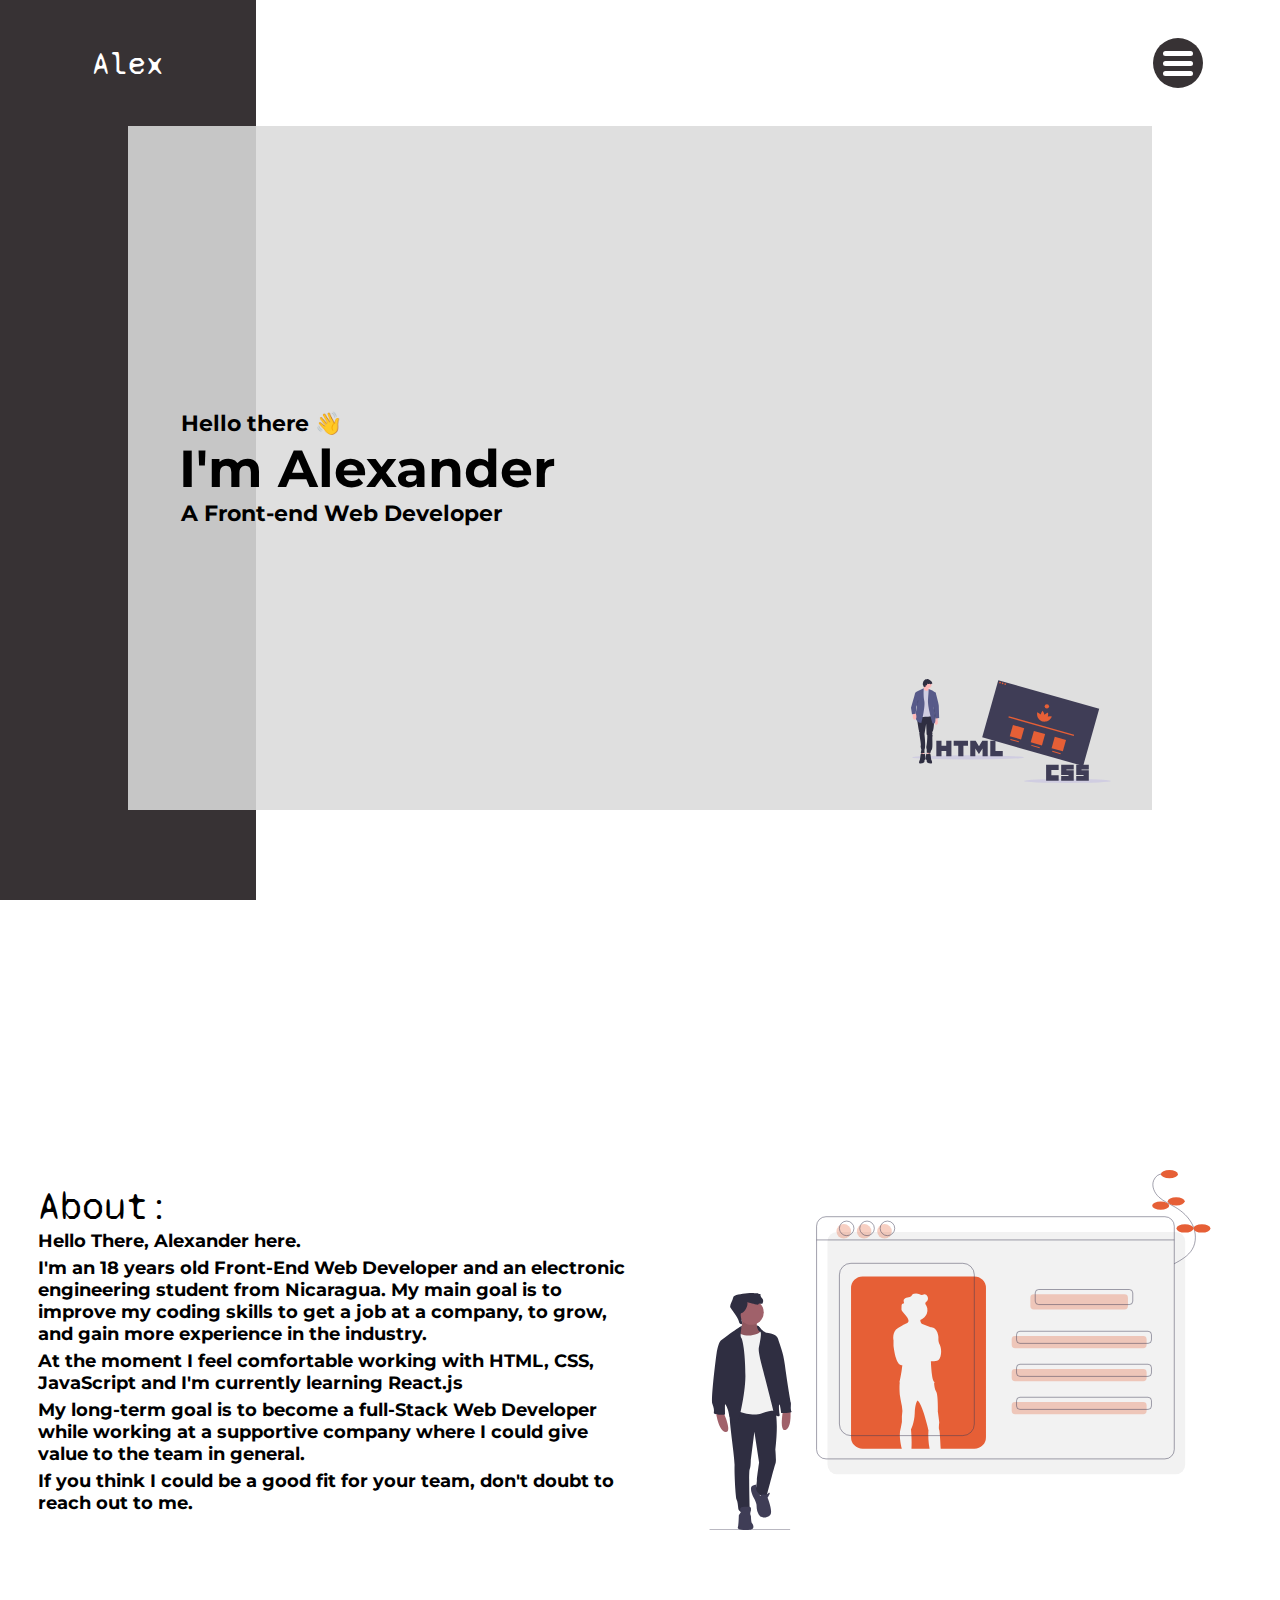
==== index.html @ 3b143dc2 "homepage ready" ====
<!DOCTYPE html>
<html lang="en">
<head>
    <meta charset="UTF-8">
    <meta http-equiv="X-UA-Compatible" content="IE=edge">
    <meta name="viewport" content="width=device-width, initial-scale=1.0">
    <title>Alex || portfolio</title>
    <link rel="icon" href="images/icon.png">
    <link rel="stylesheet" href="css/style.css">
</head>
<body>
    <div class="container">
        <header>
            <div class="title">
                <h1><a href="/">Alex</a></h1>
            </div>
            <nav class="menu">
                <ul>
                    <li><a href="/">Home</a></li>
                    <li><a class="link" href="#About">About</a></li>
                    <li><a class="link" href="#Projects">Projects</a></li>
                    <li><a class="link" href="#Contact">Contact</a></li>
                </ul>
            </nav>
            <div class="menu-btn">
                <div class="menu-btn-burguer"></div>
            </div>  
        </header>
        <main>
            <section id="home">
                <div class="cnt home">
                    <p>Hello there 👋</p>
                    <h1>I'm Alexander</h1>
                    <p>A Front-end Web Developer</p>
                    <img src="./images/static-website.svg" alt="static website">
                </div>
            </section>
            <section id="About">
                <div class="cnt about">
                    <div class="row">
                        <div class="about-content">
                            <h1>About:</h1>
                            <p>Hello There, Alexander here.</p>
                            <p>I'm an 18 years old Front-End Web Developer 
                                and an electronic engineering student from Nicaragua. 
                                My main goal is to improve my coding skills to get a job at a company,
                                to grow, and gain more experience in the industry.
                            </p>
                            <p>At the moment I feel comfortable working with HTML, CSS, JavaScript 
                                and I'm currently learning React.js
                            </p>
                            <p>My long-term goal is to become a full-Stack Web Developer 
                                while working at a supportive company where I could give value to the team 
                                in general.
                            </p>
                            <p>If you think I could be a good fit for your team, don't doubt to reach out to me.</p>
                        </div>
                    </div>
                    <div class="row">
                        <img src="./images/about.svg" alt="about"></img>
                    </div>
                </div>
            </section>
            <section id="Projects">
                <div class="cnt projects">
                    <h1>Projects:</h1>
                </div>
            </section>
            <section id="Contact">
                <div class="cnt contact"></div>
            </section>
        </main>
    </div>

    <script src="js/app.js"></script>
</body>
</html>
---- css/style.css ----
@import url("https://fonts.googleapis.com/css2?family=Syne+Mono&display=swap");
@import url("https://fonts.googleapis.com/css2?family=Montserrat:wght@100&display=swap");

:root {
  --orange: #ba5536;
  --hover: #e65f36;
  --black: #373234;
  --colorFont: #ffff;
}

* {
  padding: 0;
  margin: 0;
  box-sizing: border-box;
}

body {
  scroll-behavior: smooth;
}

body::-webkit-scrollbar {
  width: 5px;
  height: 5px;
}

body::-webkit-scrollbar-track {
  background: var(--black);
}

body::-webkit-scrollbar-thumb {
  background-color: var(--orange);
  border-radius: 20px;
}

.container {
  width: 100%;
  min-height: 100vh;
  background: linear-gradient(to right, var(--black) 20%, white 20%);
}

header {
  width: 100%;
  position: relative;
  height: 14vh;
  display: grid;
  grid-template-columns: 20% 80%;
  place-items: center;
}

.title {
  z-index: 10;
}

.title h1 {
  font-family: "Syne Mono", monospace;
  font-weight: 400;
}

.title a {
  color: var(--colorFont);
  text-decoration: none;
}

.menu {
  position: fixed;
  top: 0;
  right: 0;
  min-height: 110vh;
  width: 0;
  background: var(--black);
  overflow: hidden;
  z-index: 4;
  transition: all 200ms cubic-bezier(0.9, 1, 1, 1);
  white-space: nowrap;
  display: flex;
}
.menu ul {
  width: 100%;
  display: flex;
  flex-direction: column;
  align-items: center;
  justify-content: center;
}
.menu li {
  list-style: none;
  text-align: center;
  margin: 0;
  margin-bottom: 40px;
}
.menu a {
  color: var(--colorFont);
  text-decoration: none;
  font-size: 46px;
  font-family: "Montserrat", sans-serif;
  font-weight: bold;
}
.toggle {
  width: 100%;
}
.menu-btn {
  display: flex;
}

.menu-btn {
  position: absolute;
  display: flex;
  justify-content: center;
  align-items: center;
  width: 50px;
  height: 50px;
  cursor: pointer;
  transition: all 0.4s ease-in-out;
  right: 6%;
  z-index: 10;
  background: var(--black);
  border-radius: 50px;
}

.menu-btn-burguer {
  width: 30px;
  height: 5px;
  background: white;
  border-radius: 5px;
}

.menu-btn-burguer::before,
.menu-btn-burguer::after {
  content: "";
  position: absolute;
  width: 30px;
  height: 5px;
  border-radius: 5px;
  background: white;
  transition: all 0.4s ease-in-out;
  left: 10px;
}

.menu-btn-burguer::before {
  transform: translateY(-10px);
}

.menu-btn-burguer::after {
  transform: translateY(10px);
}

.menu-btn.open .menu-btn-burguer {
  transform: translateX(-50px);
  background: transparent;
  box-shadow: none;
}

.menu-btn.open .menu-btn-burguer::before {
  transform: rotate(45deg) translate(35px, -35px);
}

.menu-btn.open .menu-btn-burguer::after {
  transform: rotate(-45deg) translate(35px, 35px);
}

a {
  transition: all 0.4s;
}

a:hover {
  color: var(--hover);
}

main {
  display: flex;
  flex-direction: column;
}

section {
  display: block;
}

.cnt {
  margin: 0 auto;
}

.home {
  width: 80%;
  max-width: 1200px;
  height: 76vh;
  display: flex;
  text-align: left;
  flex-direction: column;
  background: #dbdbdbe0;
  justify-content: center;
  padding: 4%;
  font-family: "Montserrat", sans-serif;
  font-weight: bolder;
  margin-bottom: 10vh;
  position: relative;
}

.home h1 {
  font-size: 52px;
}

.home p {
  font-size: 22px;
  margin-left: 2px;
}

.home img {
  position: absolute;
  right: 4%;
  bottom: 4%;
  width: 200px;
}

.about {
  width: 100%;
  height: 100vh;
  background: white;
  position: relative;
  display: flex;
  flex-direction: row;
}

.row {
  display: flex;
  flex-basis: 50%;
  align-items: center;
  justify-content: center;
}

.about img {
  width: 80%;
  height: 40%;
  background-size: contain;
  background-repeat: no-repeat;
  border: none;
}

.about-content {
  padding-left: 6%;
  width: 100%;
  height: 100%;
  display: flex;
  flex-direction: column;
  justify-content: center;
  font-family: "Montserrat", sans-serif;
  font-weight: bolder;
}

.about-content h1 {
  font-family: "Syne Mono", monospace;
  font-weight: 400;
  font-size: 40px;
}

.about-content p {
  margin-bottom: 5px;
  font-size: 18px;
}

.projects {
  width: 100%;
  height: 100vh;
  background: white;
  display: flex;
  flex-direction: column;
  padding: 5%;
  font-family: "Syne Mono", monospace;
  font-weight: 400;
}

.contact {
  width: 100%;
  height: 100vh;
  background: white;
}
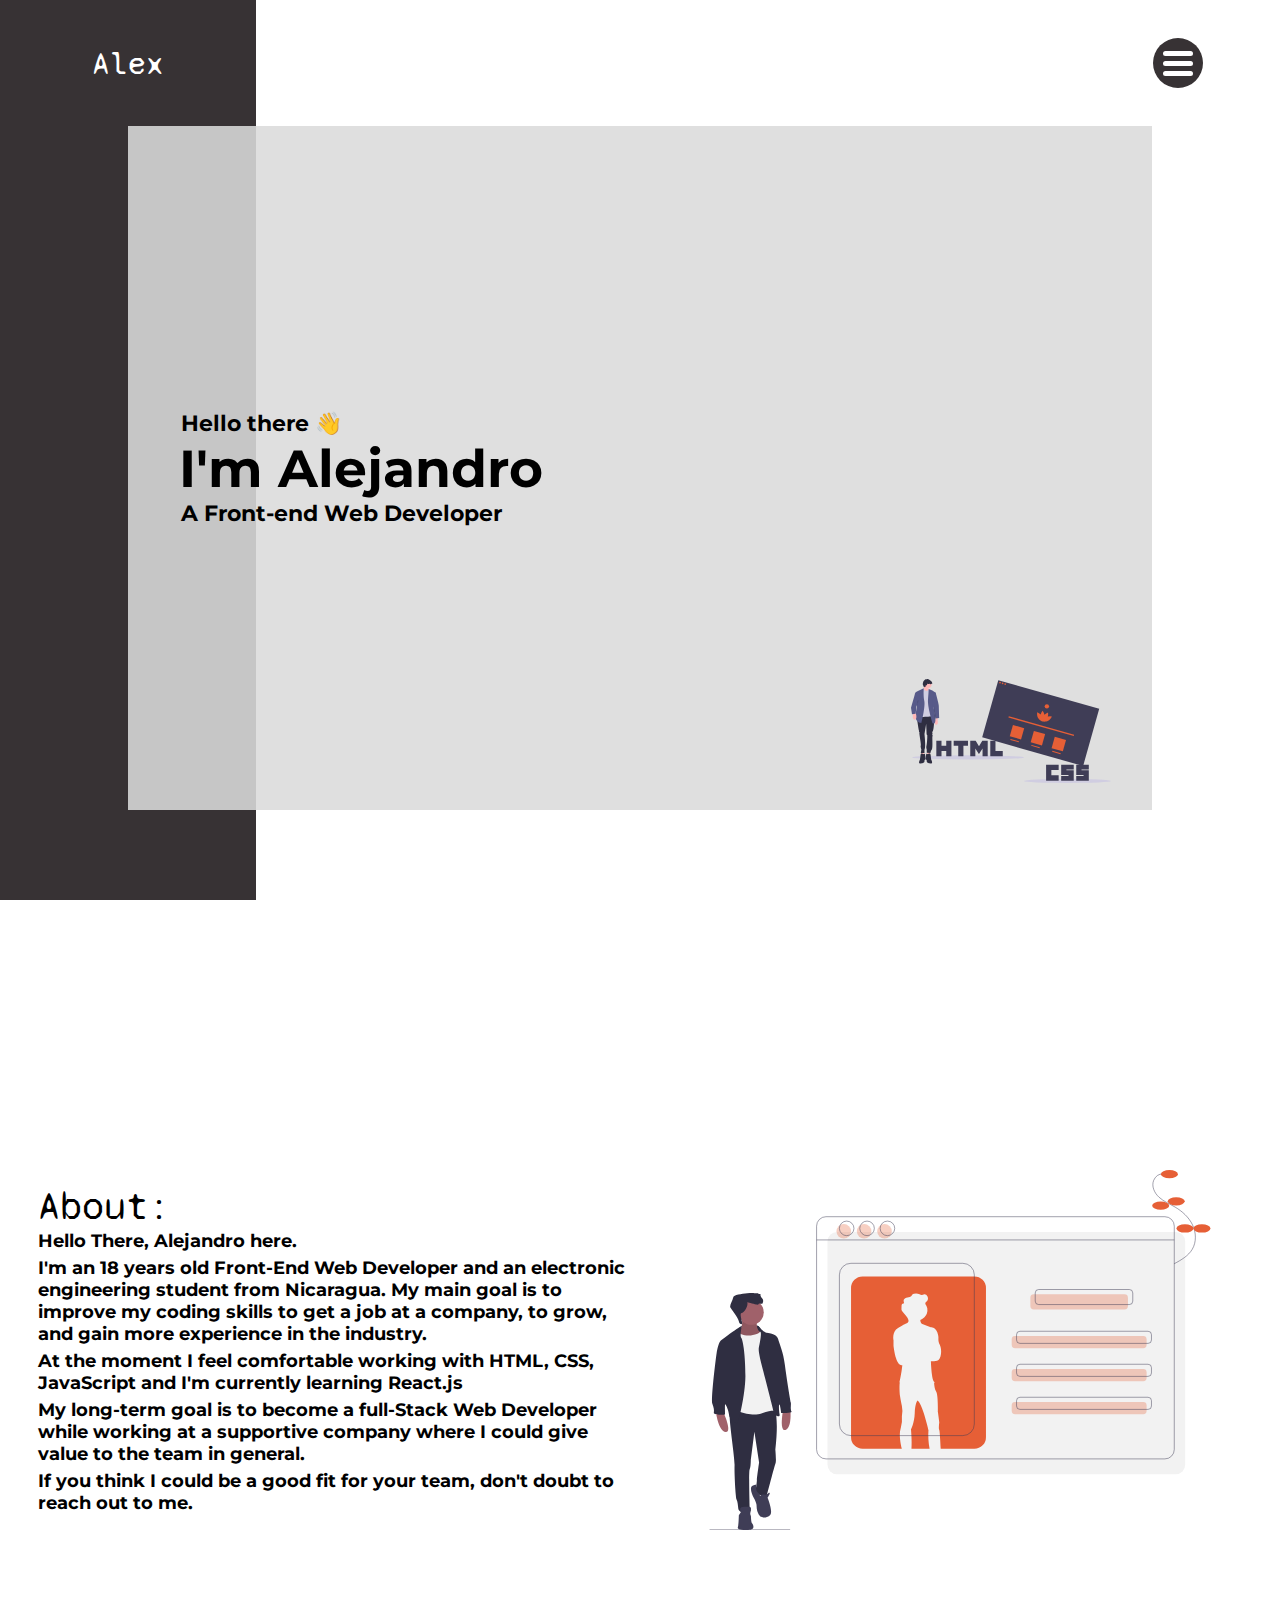
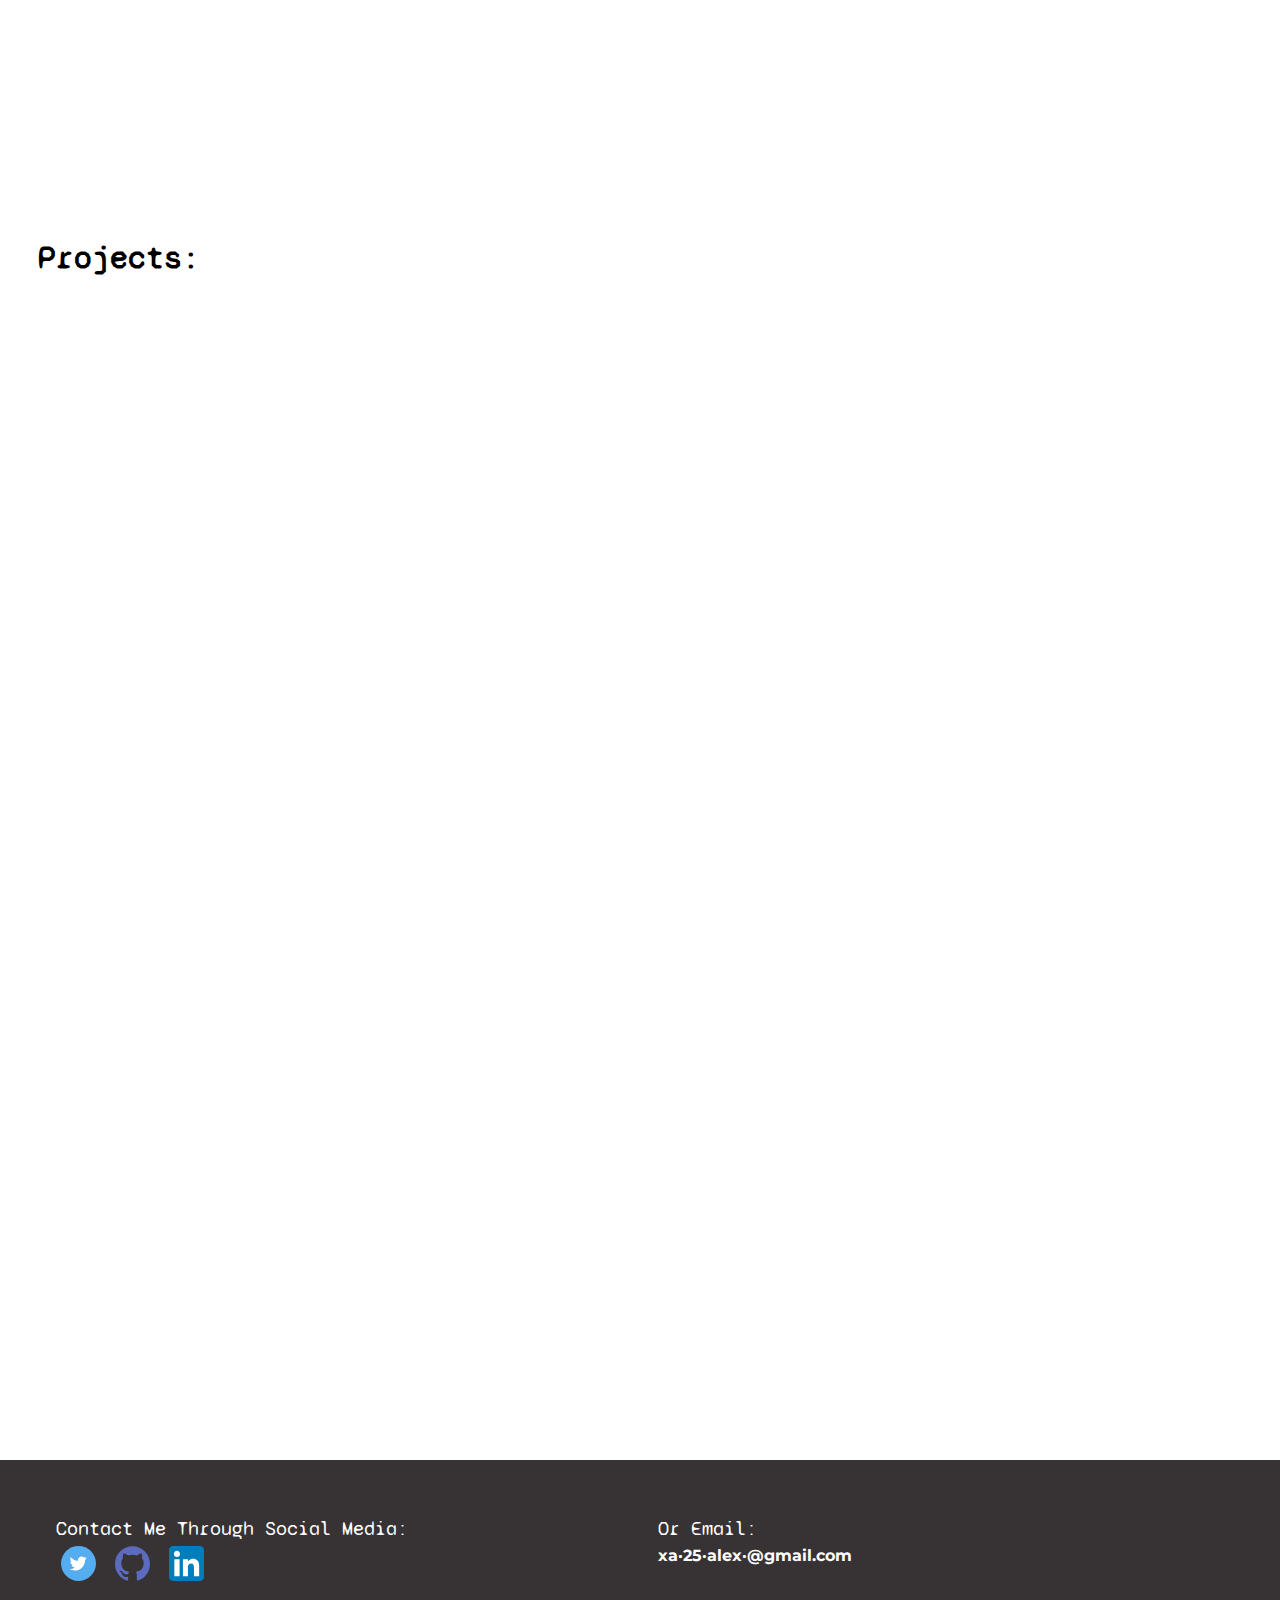
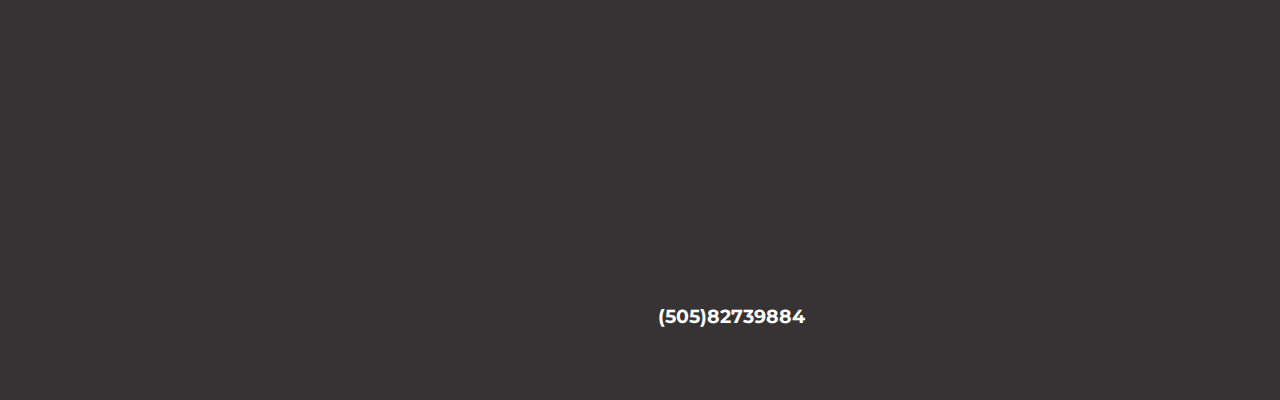
==== commit ecb5921c: "finishing layout" ====
--- a/index.html
+++ b/index.html
@@ -30,7 +30,7 @@
             <section id="home">
                 <div class="cnt home">
                     <p>Hello there 👋</p>
-                    <h1>I'm Alexander</h1>
+                    <h1>I'm Alejandro</h1>
                     <p>A Front-end Web Developer</p>
                     <img src="./images/static-website.svg" alt="static website">
                 </div>
@@ -40,7 +40,7 @@
                     <div class="row">
                         <div class="about-content">
                             <h1>About:</h1>
-                            <p>Hello There, Alexander here.</p>
+                            <p>Hello There, Alejandro here.</p>
                             <p>I'm an 18 years old Front-End Web Developer 
                                 and an electronic engineering student from Nicaragua. 
                                 My main goal is to improve my coding skills to get a job at a company,
@@ -67,7 +67,22 @@
                 </div>
             </section>
             <section id="Contact">
-                <div class="cnt contact"></div>
+                <div class="cnt contact">
+                    <div class="contact-content">
+                        <div class="social-media">
+                            <h2>Contact Me Through Social Media:</h2>
+                           <a href="https://twitter.com/makito031"><img src="./images/17998766861556105338.svg" alt=""></a>
+                           <a href="https://github.com/xavier290"><img src="./images/3644689961561032680.svg" alt=""></a>
+                           <a href="https://www.linkedin.com/in/xavier-alejandro-sanchez-96259a206/"><img src="./images/9310175861530099327.svg" alt=""></a>
+                        </div>
+
+                        <div class="email">
+                            <h2>Or Email:</h2>
+                            <h4>xa·25·alex·@gmail.com</h4>
+                            <h3>(505)82739884</h3>
+                        </div>
+                    </div>
+                </div>
             </section>
         </main>
     </div>
--- a/css/style.css
+++ b/css/style.css
@@ -262,7 +262,7 @@
   background: white;
   display: flex;
   flex-direction: column;
-  padding: 5%;
+  padding: 3%;
   font-family: "Syne Mono", monospace;
   font-weight: 400;
 }
@@ -270,5 +270,49 @@
 .contact {
   width: 100%;
   height: 100vh;
-  background: white;
-}
+  background: linear-gradient(to bottom, white 40%, var(--black) 40%);
+  position: relative;
+  display: grid;
+  grid-template-rows: 40% 60%;
+}
+
+.contact .contact-content {
+  grid-row: 2;
+  margin: 3%;
+  font-family: "Syne Mono", monospace;
+  display: grid;
+  grid-template-columns: 50% 50%;
+}
+
+.contact-content h2 {
+  color: var(--colorFont);
+  font-size: 20px;
+  font-weight: 400;
+}
+
+.social-media {
+  padding: 3%;
+}
+
+.social-media img {
+  width: 35px;
+  height: 35px;
+  margin: 5px;
+}
+
+.email {
+  padding: 3%;
+}
+
+.email h4 {
+  color: var(--colorFont);
+  font-family: "Montserrat", sans-serif;
+  margin-top: 5px;
+}
+
+.email h3 {
+  color: var(--colorFont);
+  font-family: "Montserrat", sans-serif;
+  position: absolute;
+  bottom: 8%;
+}
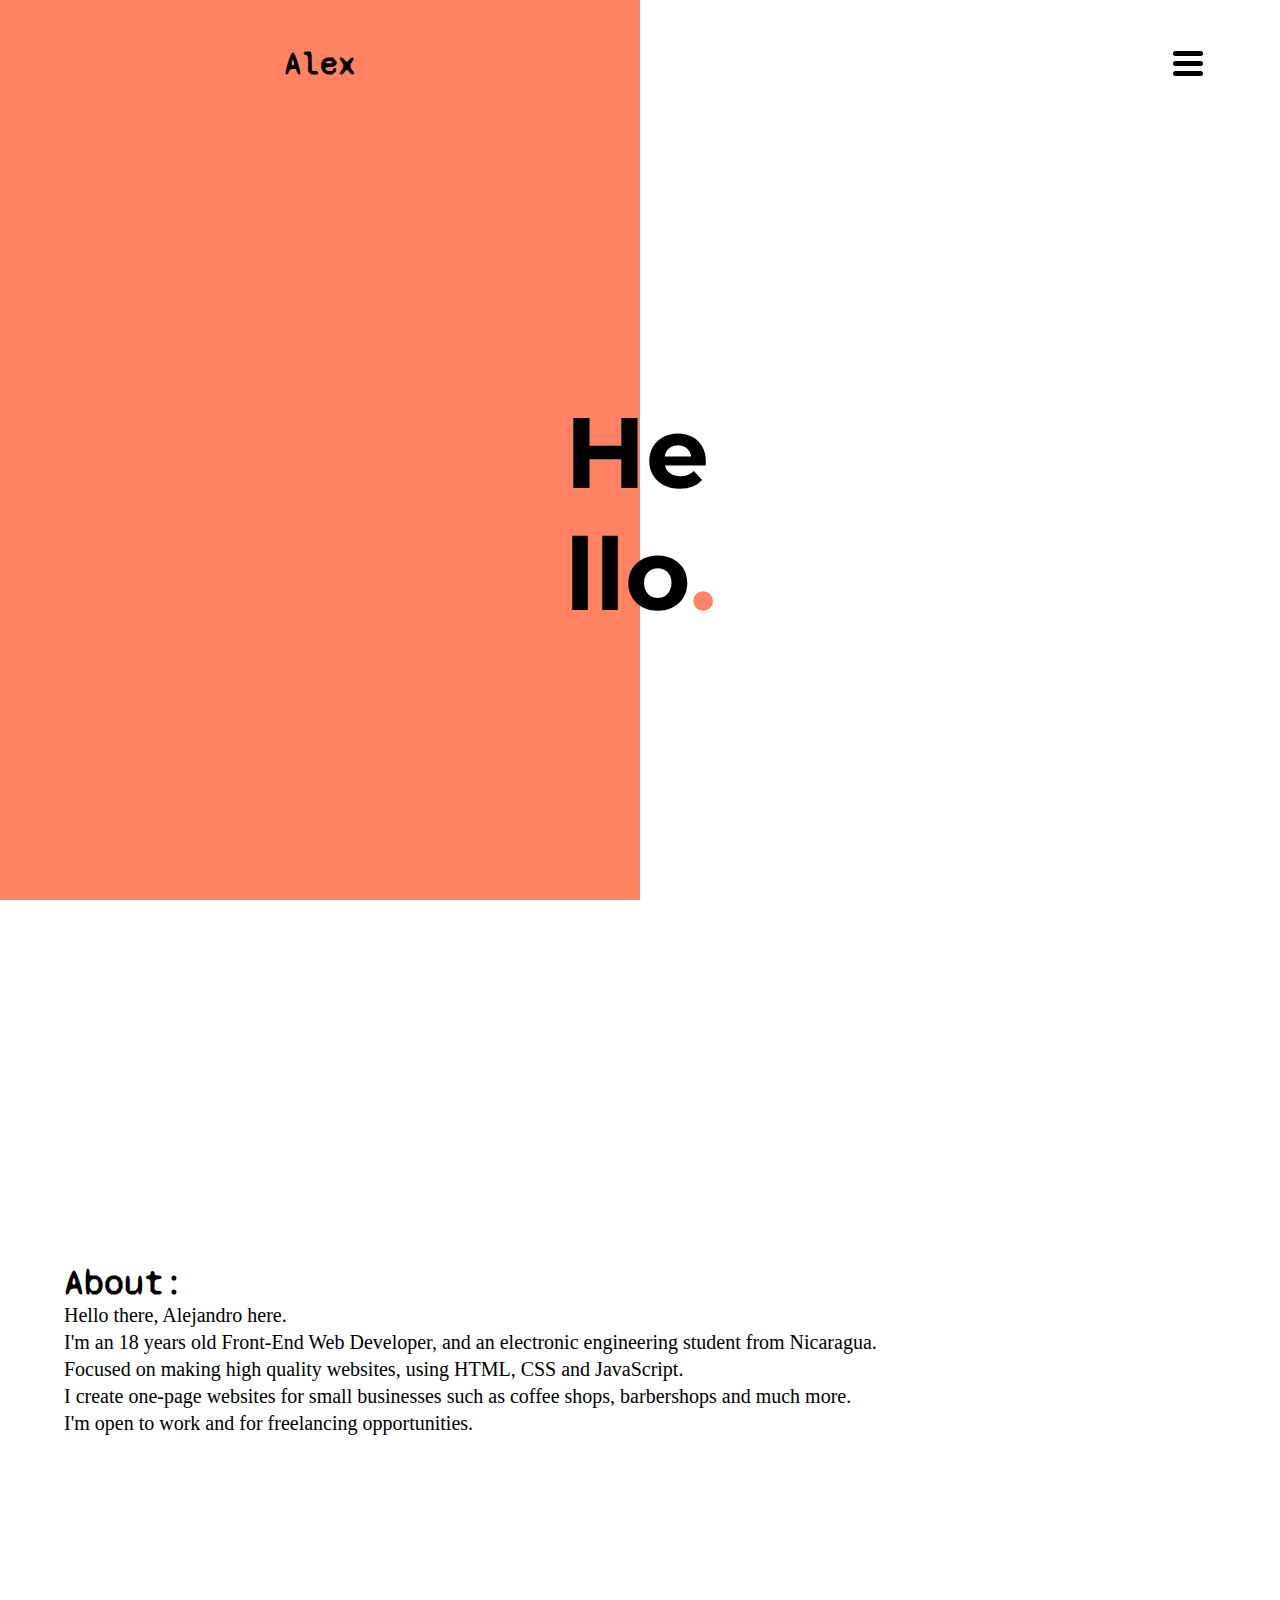
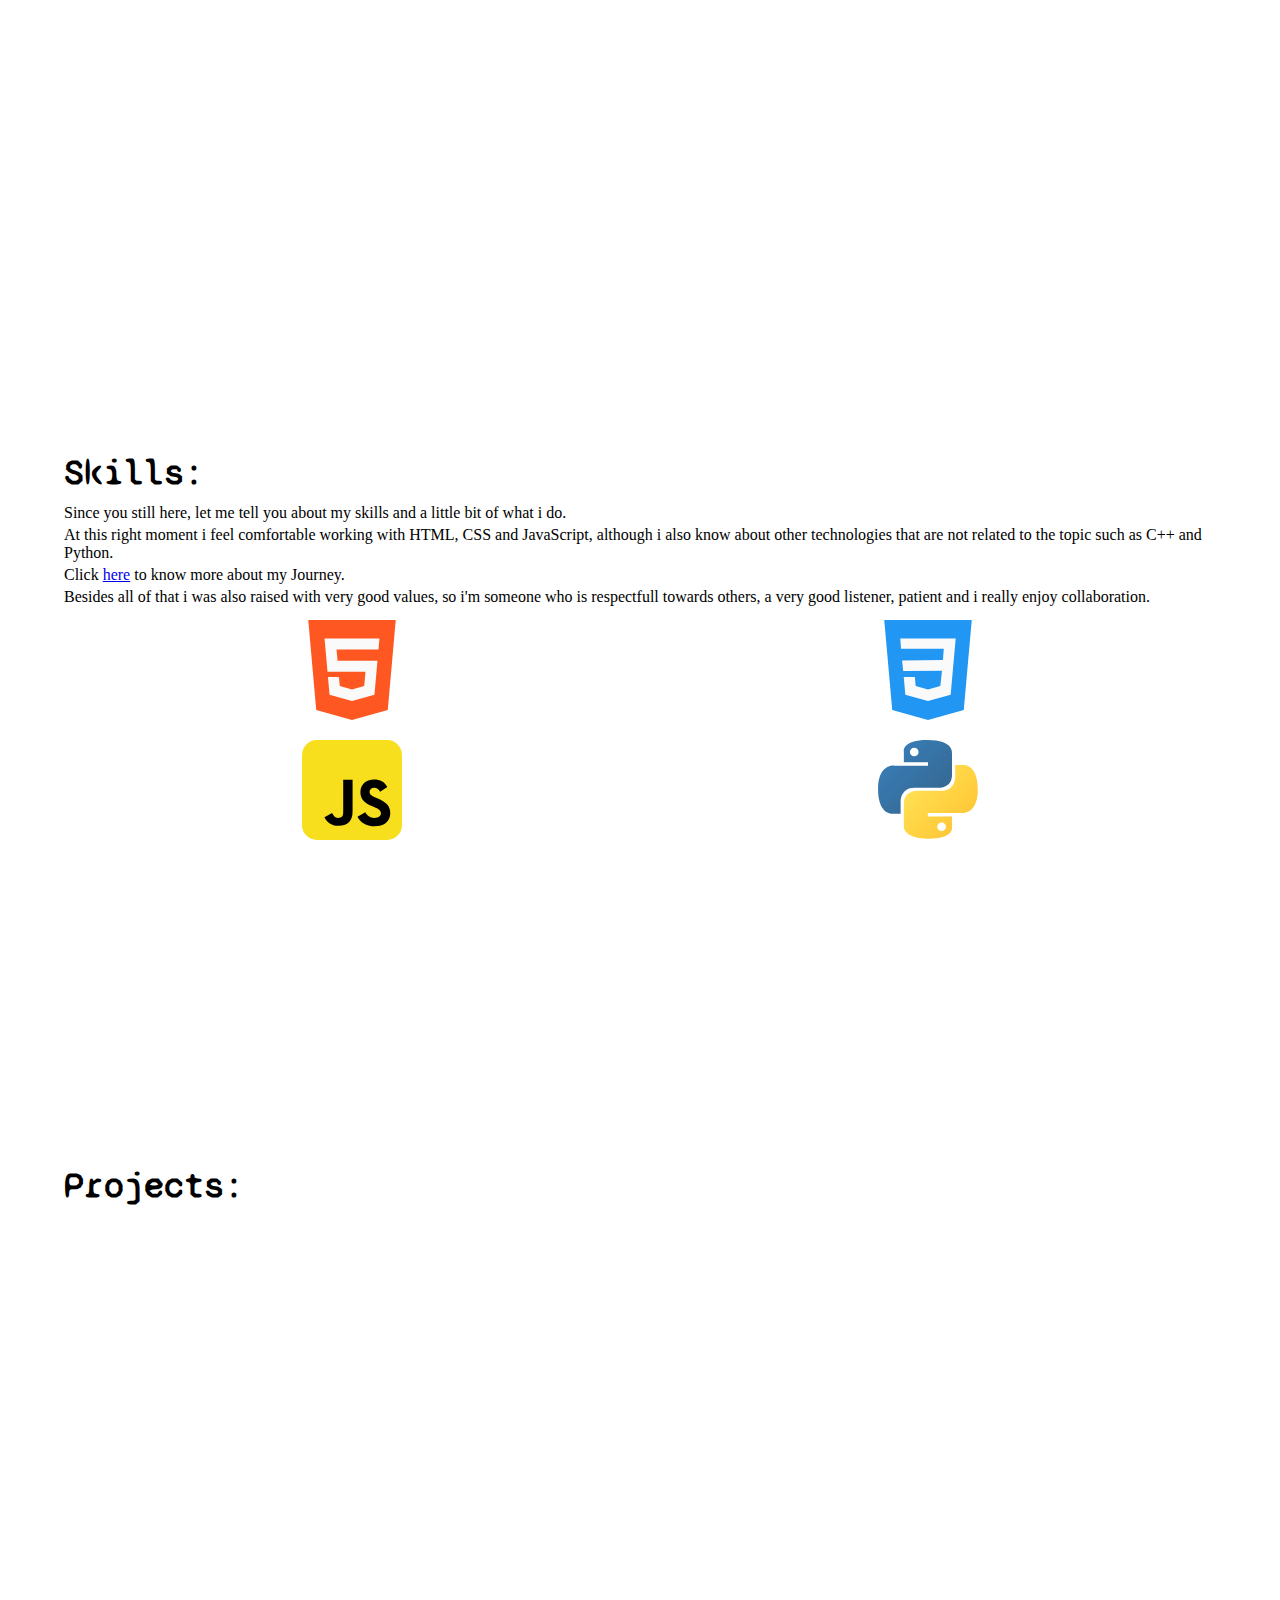
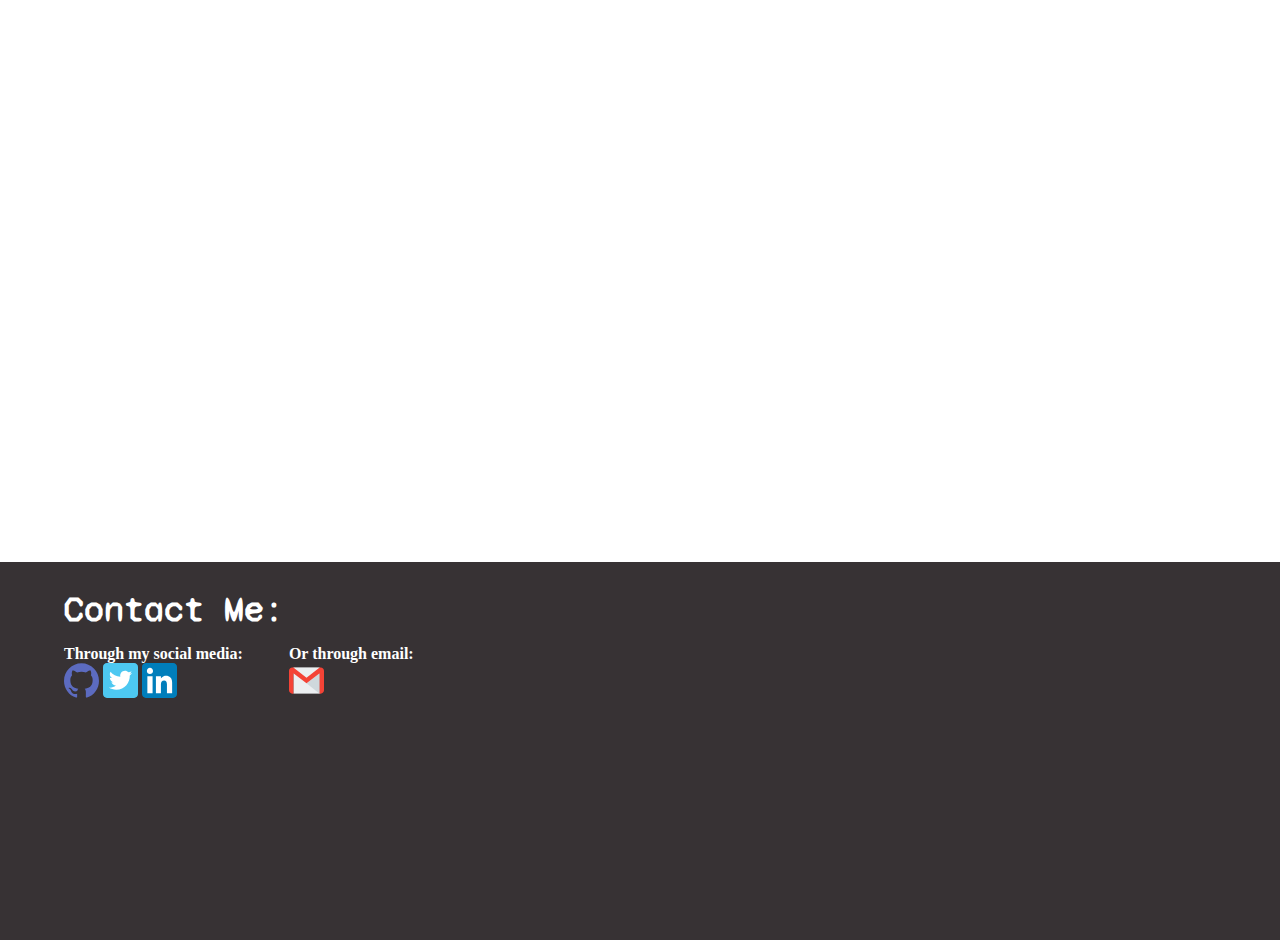
==== commit a0b4feb6: "mobile web desing almost ready" ====
--- a/index.html
+++ b/index.html
@@ -1,92 +1,116 @@
 <!DOCTYPE html>
 <html lang="en">
+
 <head>
-    <meta charset="UTF-8">
-    <meta http-equiv="X-UA-Compatible" content="IE=edge">
-    <meta name="viewport" content="width=device-width, initial-scale=1.0">
+    <meta charset="UTF-8" />
+    <meta http-equiv="X-UA-Compatible" content="IE=edge" />
+    <meta name="viewport" content="width=device-width, initial-scale=1.0" />
     <title>Alex || portfolio</title>
-    <link rel="icon" href="images/icon.png">
-    <link rel="stylesheet" href="css/style.css">
+    <link rel="icon" href="images/icon.png" />
+    <link rel="stylesheet" href="css/style.css" />
 </head>
+
 <body>
     <div class="container">
-        <header>
-            <div class="title">
-                <h1><a href="/">Alex</a></h1>
-            </div>
-            <nav class="menu">
-                <ul>
-                    <li><a href="/">Home</a></li>
-                    <li><a class="link" href="#About">About</a></li>
-                    <li><a class="link" href="#Projects">Projects</a></li>
-                    <li><a class="link" href="#Contact">Contact</a></li>
-                </ul>
-            </nav>
-            <div class="menu-btn">
-                <div class="menu-btn-burguer"></div>
-            </div>  
-        </header>
+        <div class="home">
+            <header>
+                <div class="logo">
+                    <h1><a href="">Alex</a></h1>
+                </div>
+                <nav class="menu">
+                    <ul>
+                        <li><a href="/">Home</a></li>
+                        <li><a href="#about">About</a></li>
+                        <li><a href="#skills">Skills</a></li>
+                        <li><a href="#Projects">Projects</a></li>
+                        <li><a href="#contact">Contact</a></li>
+                    </ul>
+                </nav>
+                <div class="menu-btn">
+                    <div class="menu-btn-burguer"></div>
+                </div>
+            </header>
+            <section class="intro">
+                <h1>He<br />llo<span>.</span></h1>
+            </section>
+        </div>
         <main>
-            <section id="home">
-                <div class="cnt home">
-                    <p>Hello there 👋</p>
-                    <h1>I'm Alejandro</h1>
-                    <p>A Front-end Web Developer</p>
-                    <img src="./images/static-website.svg" alt="static website">
+            <section class="cnt" id="about">
+                <div class="about-content">
+                    <h2>About:</h2>
+                    <p>Hello there, Alejandro here.</p>
+                    <p>
+                        I'm an 18 years old Front-End Web Developer, and an electronic engineering student
+                        from Nicaragua.
+                    </p>
+                    <p>
+                        Focused on making high quality websites, using HTML, CSS and JavaScript.
+                    </p>
+                    <p>
+                        I create one-page websites for small businesses such as coffee shops, barbershops
+                        and much more.
+                    </p>
+                    <p>
+                        I'm open to work and for freelancing opportunities.
+                    </p>
                 </div>
             </section>
-            <section id="About">
-                <div class="cnt about">
-                    <div class="row">
-                        <div class="about-content">
-                            <h1>About:</h1>
-                            <p>Hello There, Alejandro here.</p>
-                            <p>I'm an 18 years old Front-End Web Developer 
-                                and an electronic engineering student from Nicaragua. 
-                                My main goal is to improve my coding skills to get a job at a company,
-                                to grow, and gain more experience in the industry.
-                            </p>
-                            <p>At the moment I feel comfortable working with HTML, CSS, JavaScript 
-                                and I'm currently learning React.js
-                            </p>
-                            <p>My long-term goal is to become a full-Stack Web Developer 
-                                while working at a supportive company where I could give value to the team 
-                                in general.
-                            </p>
-                            <p>If you think I could be a good fit for your team, don't doubt to reach out to me.</p>
-                        </div>
+            <section class="cnt" id="skills">
+                <div class="title">
+                    <h2>Skills:</h2>
+                </div>
+                <div class="skills-content">
+                    <p>
+                        Since you still here, let me tell you about my skills and a little bit of what i do.
+                    </p>
+                    <p>
+                        At this right moment i feel comfortable working with HTML, CSS and JavaScript, although
+                        i also know about other technologies that are not related to the topic such as C++ and Python.
+                    </p>
+                    <p>Click <a href="./html/moreSkills.html">here</a> to know more about my Journey.</p>
+                    <p>
+                        Besides all of that i was also raised with very good values, so i'm someone who is
+                        respectfull towards others, a very good listener, patient and i really enjoy
+                        collaboration.
+                    </p>
+                </div>
+                <div class="skills-img">
+                    <img src="./images/html5.svg" alt="HTML5">
+                    <img src="./images/css.svg" alt="CSS">
+                    <img src="./images/Js.svg" alt="JavaScript">
+                    <img src="./images/python.svg" alt="Python">
+                </div>
+            </section>
+            <section class="cnt" id="Projects">
+                <div class="title">
+                    <h2>Projects:</h2>
+                </div>
+                <div class="projects-content"></div>
+            </section>
+        </main>
+        <footer class="cnt" id="contact">
+            <div class="contact-content">
+                <div class="title">
+                    <h2>Contact Me:</h2>
+                </div>
+                <div class="main-content">
+                    <div class="social-media">
+                        <h4>Through my social media:</h4>
+                        <a href="https://github.com/xavier290"><img src="./images/github.svg" alt="github logo"></a>
+                        <a href="https://twitter.com/makito031"><img src="./images/twitter.svg" alt="twitter logo"></a>
+                        <a href="https://www.linkedin.com/in/xavier-alejandro-sanchez-96259a206/"><img
+                                src="./images/linkedin.svg" alt="linkedin logo"></a>
                     </div>
-                    <div class="row">
-                        <img src="./images/about.svg" alt="about"></img>
+                    <div class="email">
+                        <h4>Or through email:</h4>
+                        <a href="mailto:xa25alex@gmail.com"><img src="./images/gmail.svg" alt="Gmail logo"></a>
                     </div>
                 </div>
-            </section>
-            <section id="Projects">
-                <div class="cnt projects">
-                    <h1>Projects:</h1>
-                </div>
-            </section>
-            <section id="Contact">
-                <div class="cnt contact">
-                    <div class="contact-content">
-                        <div class="social-media">
-                            <h2>Contact Me Through Social Media:</h2>
-                           <a href="https://twitter.com/makito031"><img src="./images/17998766861556105338.svg" alt=""></a>
-                           <a href="https://github.com/xavier290"><img src="./images/3644689961561032680.svg" alt=""></a>
-                           <a href="https://www.linkedin.com/in/xavier-alejandro-sanchez-96259a206/"><img src="./images/9310175861530099327.svg" alt=""></a>
-                        </div>
-
-                        <div class="email">
-                            <h2>Or Email:</h2>
-                            <h4>xa·25·alex·@gmail.com</h4>
-                            <h3>(505)82739884</h3>
-                        </div>
-                    </div>
-                </div>
-            </section>
-        </main>
+            </div>
+        </footer>
     </div>
 
     <script src="js/app.js"></script>
 </body>
+
 </html>--- a/css/style.css
+++ b/css/style.css
@@ -1,11 +1,11 @@
 @import url("https://fonts.googleapis.com/css2?family=Syne+Mono&display=swap");
-@import url("https://fonts.googleapis.com/css2?family=Montserrat:wght@100&display=swap");
+@import url("https://fonts.googleapis.com/css2?family=Montserrat:wght@900&display=swap");
+@import url("https://fonts.googleapis.com/css2?family=Montserrat&display=swap");
 
 :root {
-  --orange: #ba5536;
-  --hover: #e65f36;
+  --orange: #ff8362;
+  --hover: #db6d42;
   --black: #373234;
-  --colorFont: #ffff;
 }
 
 * {
@@ -35,29 +35,30 @@
 .container {
   width: 100%;
   min-height: 100vh;
-  background: linear-gradient(to right, var(--black) 20%, white 20%);
+}
+
+.home {
+  width: 100%;
+  height: 100vh;
+  background: linear-gradient(to right, var(--orange) 50%, white 50%);
 }
 
 header {
+  font-family: "Syne Mono", monospace;
   width: 100%;
   position: relative;
   height: 14vh;
   display: grid;
-  grid-template-columns: 20% 80%;
+  grid-template-columns: 50% 50%;
   place-items: center;
 }
 
-.title {
+.logo {
   z-index: 10;
 }
 
-.title h1 {
-  font-family: "Syne Mono", monospace;
-  font-weight: 400;
-}
-
-.title a {
-  color: var(--colorFont);
+.logo a {
+  color: black;
   text-decoration: none;
 }
 
@@ -67,13 +68,14 @@
   right: 0;
   min-height: 110vh;
   width: 0;
-  background: var(--black);
+  background: white;
   overflow: hidden;
   z-index: 4;
-  transition: all 200ms cubic-bezier(0.9, 1, 1, 1);
+  transition: all 0.4s;
   white-space: nowrap;
   display: flex;
 }
+
 .menu ul {
   width: 100%;
   display: flex;
@@ -81,19 +83,22 @@
   align-items: center;
   justify-content: center;
 }
+
 .menu li {
   list-style: none;
   text-align: center;
   margin: 0;
   margin-bottom: 40px;
 }
+
 .menu a {
-  color: var(--colorFont);
+  color: black;
   text-decoration: none;
-  font-size: 46px;
+  font-size: 40px;
   font-family: "Montserrat", sans-serif;
-  font-weight: bold;
-}
+  font-weight: 500;
+}
+
 .toggle {
   width: 100%;
 }
@@ -106,20 +111,18 @@
   display: flex;
   justify-content: center;
   align-items: center;
-  width: 50px;
-  height: 50px;
+  width: 30px;
+  height: 30px;
   cursor: pointer;
   transition: all 0.4s ease-in-out;
   right: 6%;
   z-index: 10;
-  background: var(--black);
-  border-radius: 50px;
 }
 
 .menu-btn-burguer {
   width: 30px;
   height: 5px;
-  background: white;
+  background: black;
   border-radius: 5px;
 }
 
@@ -130,9 +133,8 @@
   width: 30px;
   height: 5px;
   border-radius: 5px;
-  background: white;
+  background: black;
   transition: all 0.4s ease-in-out;
-  left: 10px;
 }
 
 .menu-btn-burguer::before {
@@ -157,12 +159,22 @@
   transform: rotate(-45deg) translate(35px, 35px);
 }
 
-a {
-  transition: all 0.4s;
-}
-
-a:hover {
-  color: var(--hover);
+.intro {
+  width: 100%;
+  height: 86vh;
+  display: flex;
+  justify-content: center;
+  align-items: center;
+}
+
+.intro h1 {
+  font-size: 100px;
+  font-family: "Montserrat", sans-serif;
+  font-weight: bolder;
+}
+
+.intro span {
+  color: var(--orange);
 }
 
 main {
@@ -174,145 +186,96 @@
   display: block;
 }
 
+p {
+  margin-bottom: 4px;
+}
+
 .cnt {
   margin: 0 auto;
 }
 
-.home {
-  width: 80%;
-  max-width: 1200px;
-  height: 76vh;
-  display: flex;
-  text-align: left;
-  flex-direction: column;
-  background: #dbdbdbe0;
-  justify-content: center;
-  padding: 4%;
-  font-family: "Montserrat", sans-serif;
-  font-weight: bolder;
-  margin-bottom: 10vh;
-  position: relative;
-}
-
-.home h1 {
-  font-size: 52px;
-}
-
-.home p {
-  font-size: 22px;
-  margin-left: 2px;
-}
-
-.home img {
-  position: absolute;
-  right: 4%;
-  bottom: 4%;
-  width: 200px;
-}
-
-.about {
-  width: 100%;
-  height: 100vh;
-  background: white;
-  position: relative;
-  display: flex;
-  flex-direction: row;
-}
-
-.row {
-  display: flex;
-  flex-basis: 50%;
-  align-items: center;
-  justify-content: center;
-}
-
-.about img {
-  width: 80%;
-  height: 40%;
-  background-size: contain;
-  background-repeat: no-repeat;
-  border: none;
-}
-
-.about-content {
-  padding-left: 6%;
-  width: 100%;
-  height: 100%;
-  display: flex;
-  flex-direction: column;
-  justify-content: center;
-  font-family: "Montserrat", sans-serif;
-  font-weight: bolder;
-}
-
-.about-content h1 {
+#about {
+  width: 100%;
+  height: 100vh;
+  display: flex;
+  flex-direction: column;
+  justify-content: center;
+  padding: 5%;
+}
+
+.about-content h2 {
   font-family: "Syne Mono", monospace;
-  font-weight: 400;
-  font-size: 40px;
+  font-size: 36px;
 }
 
 .about-content p {
-  margin-bottom: 5px;
-  font-size: 18px;
-}
-
-.projects {
-  width: 100%;
-  height: 100vh;
-  background: white;
-  display: flex;
-  flex-direction: column;
-  padding: 3%;
+  font-size: 20px;
+}
+
+#skills {
+  width: 100%;
+  height: 100vh;
+  padding: 5%;
+  display: flex;
+  flex-direction: column;
+  justify-content: center;
+}
+
+.skills-img {
+  display: grid;
+  grid-template-columns: 50% 50%;
+  grid-template-rows: 50% 50%;
+  place-items: center;
+}
+
+.title {
+  margin-bottom: 10px;
+}
+
+.title h2 {
   font-family: "Syne Mono", monospace;
-  font-weight: 400;
-}
-
-.contact {
-  width: 100%;
-  height: 100vh;
-  background: linear-gradient(to bottom, white 40%, var(--black) 40%);
-  position: relative;
-  display: grid;
-  grid-template-rows: 40% 60%;
-}
-
-.contact .contact-content {
+  font-size: 36px;
+}
+
+.skills-img img {
+  width: 100px;
+  margin: 10px;
+}
+
+#Projects {
+  width: 100%;
+  height: 100vh;
+  padding: 5%;
+}
+
+#contact {
+  width: 100%;
+  height: 60vh;
+  background: linear-gradient(to bottom, white 30%, var(--black) 30%);
+  display: grid;
+  grid-template-rows: 30% 70%;
+  padding: 5%;
+}
+
+.contact-content {
   grid-row: 2;
-  margin: 3%;
-  font-family: "Syne Mono", monospace;
-  display: grid;
-  grid-template-columns: 50% 50%;
-}
-
-.contact-content h2 {
-  color: var(--colorFont);
-  font-size: 20px;
-  font-weight: 400;
+  display: grid;
+  grid-template-rows: 20% 80%;
+}
+
+.contact-content .title h2 {
+  color: white;
+}
+
+.main-content {
+  display: flex;
+  color: white;
+}
+
+.main-content img {
+  width: 35px;
 }
 
 .social-media {
-  padding: 3%;
-}
-
-.social-media img {
-  width: 35px;
-  height: 35px;
-  margin: 5px;
-}
-
-.email {
-  padding: 3%;
-}
-
-.email h4 {
-  color: var(--colorFont);
-  font-family: "Montserrat", sans-serif;
-  margin-top: 5px;
-}
-
-.email h3 {
-  color: var(--colorFont);
-  font-family: "Montserrat", sans-serif;
-  position: absolute;
-  bottom: 8%;
-}
+  padding-right: 4%;
+}
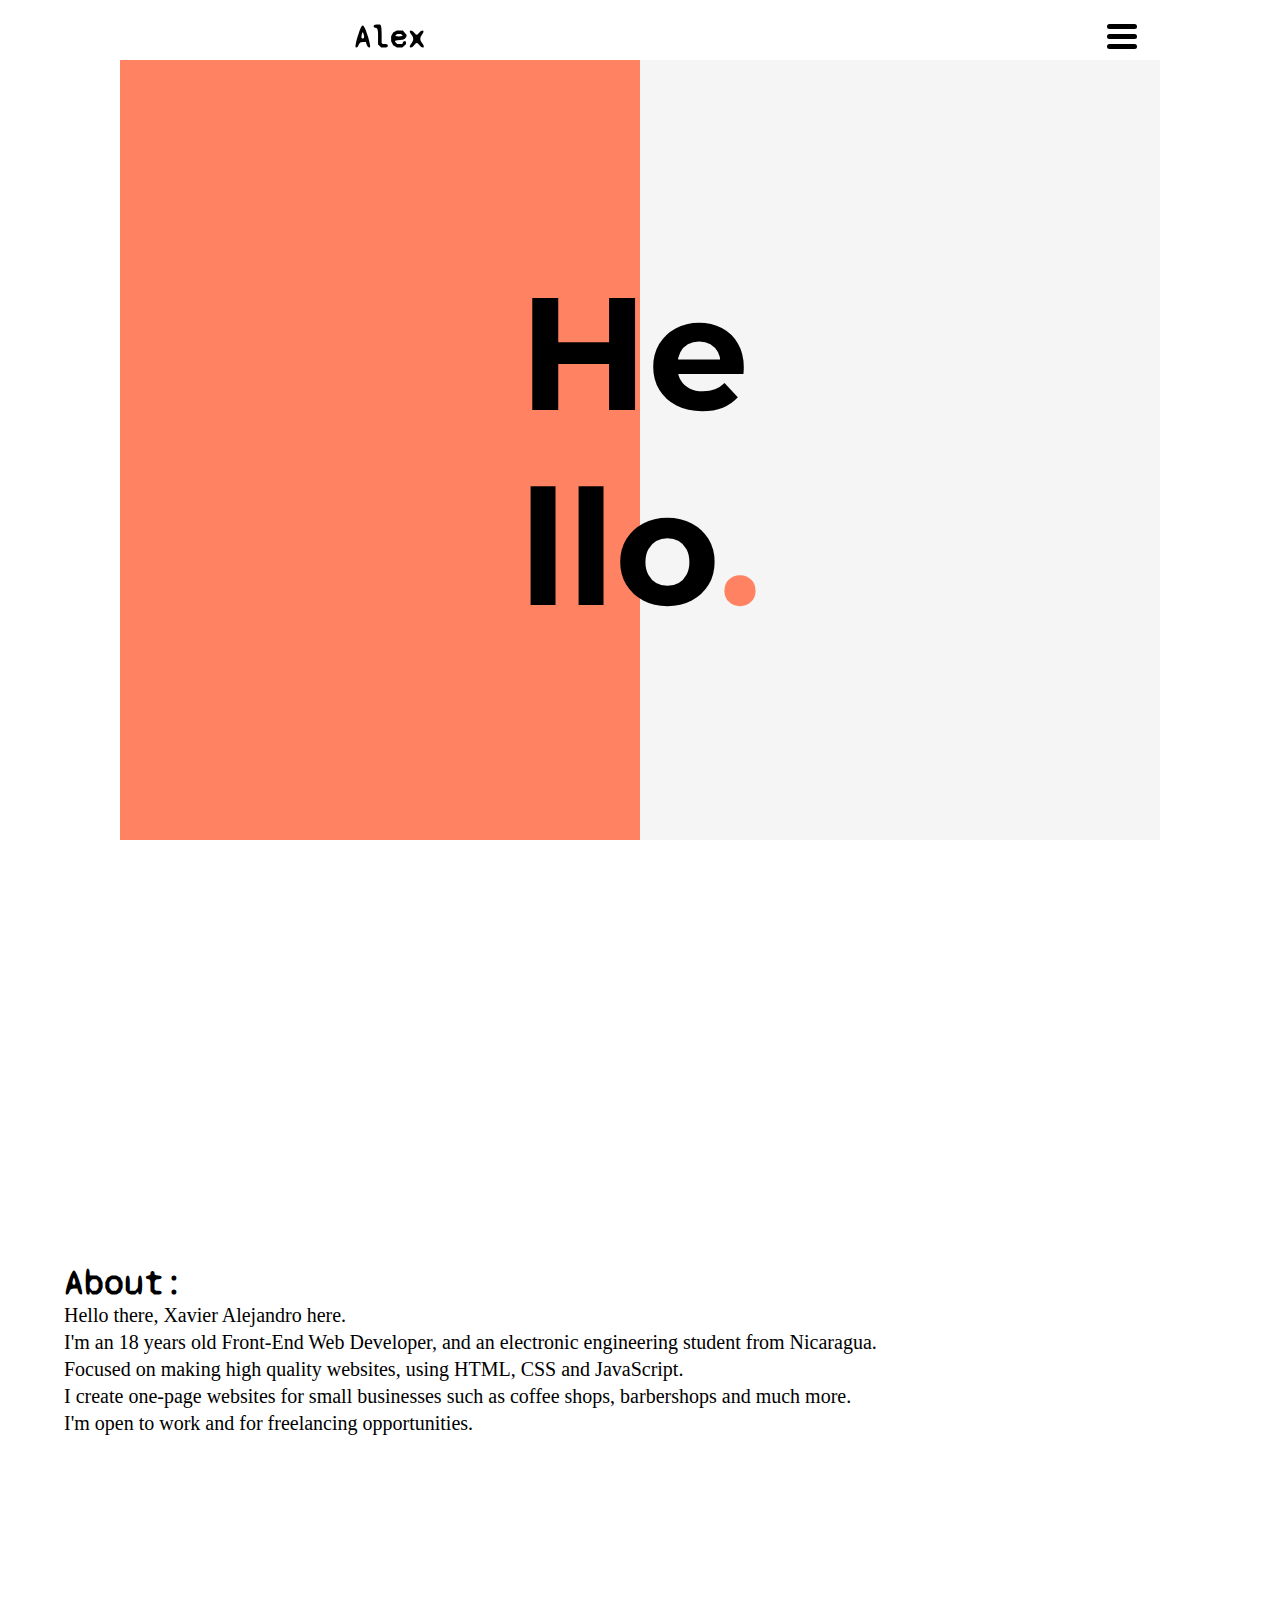
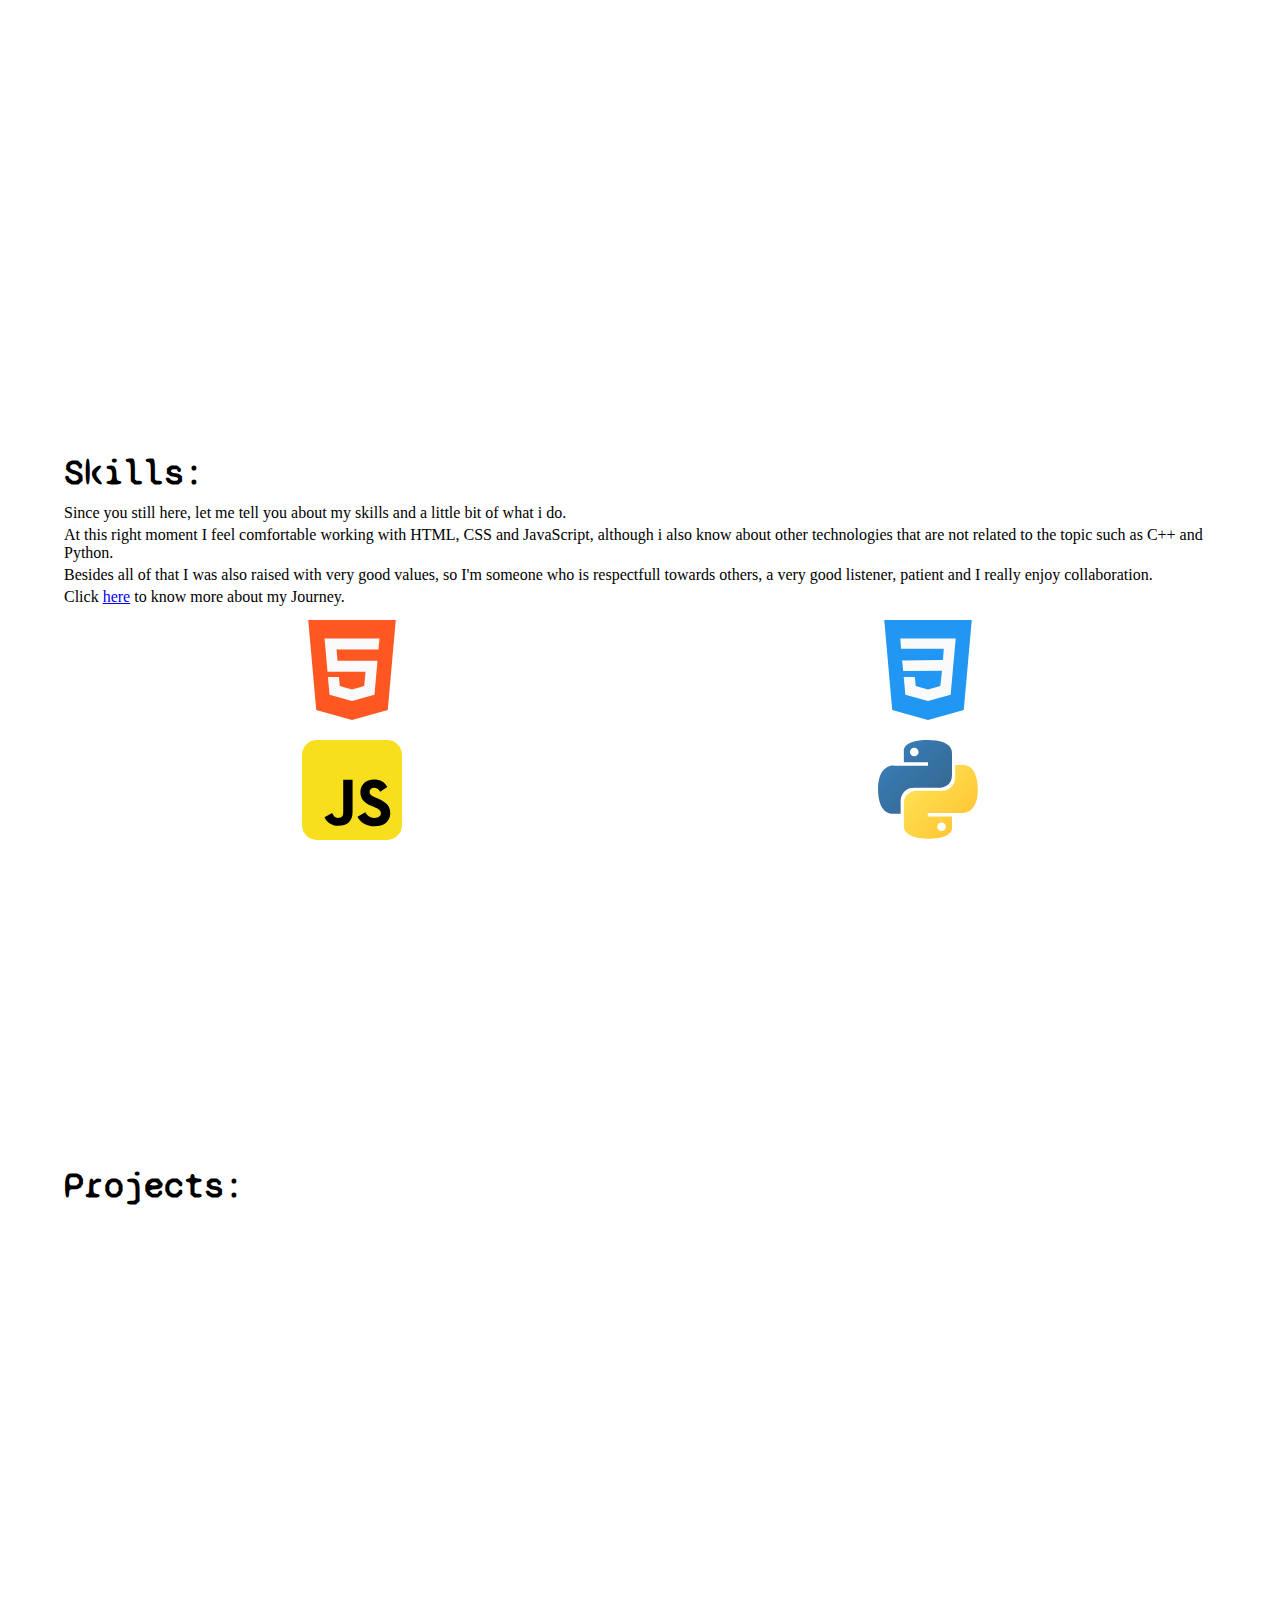
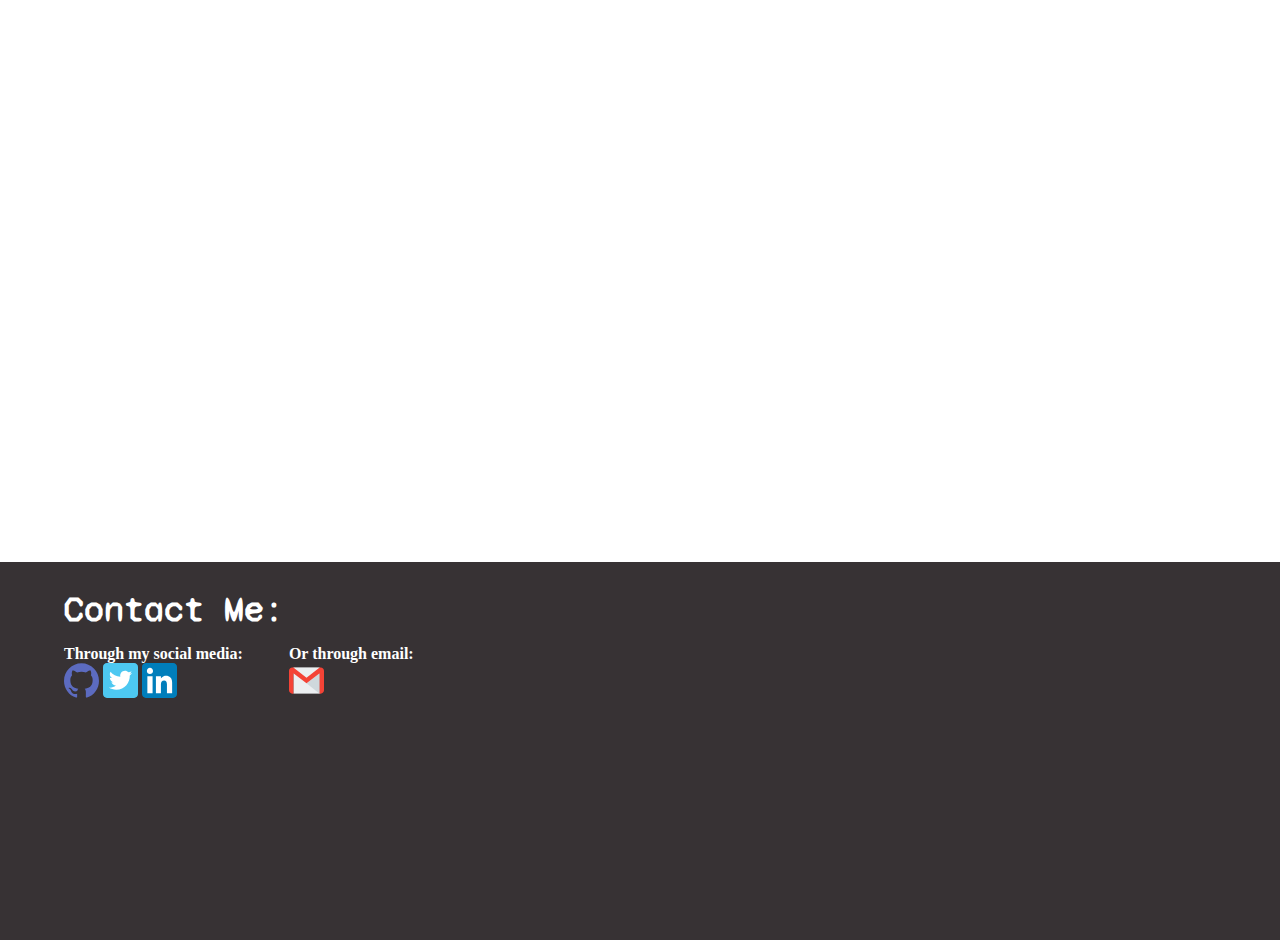
==== commit e5d29f02: "homepage fully responsive" ====
--- a/index.html
+++ b/index.html
@@ -19,11 +19,11 @@
                 </div>
                 <nav class="menu">
                     <ul>
-                        <li><a href="/">Home</a></li>
-                        <li><a href="#about">About</a></li>
-                        <li><a href="#skills">Skills</a></li>
-                        <li><a href="#Projects">Projects</a></li>
-                        <li><a href="#contact">Contact</a></li>
+                        <li class="link"><a href="/">Home</a></li>
+                        <li class="link"><a href="#about">About</a></li>
+                        <li class="link"><a href="#skills">Skills</a></li>
+                        <li class="link"><a href="#Projects">Projects</a></li>
+                        <li class="link"><a href="#contact">Contact</a></li>
                     </ul>
                 </nav>
                 <div class="menu-btn">
@@ -38,7 +38,7 @@
             <section class="cnt" id="about">
                 <div class="about-content">
                     <h2>About:</h2>
-                    <p>Hello there, Alejandro here.</p>
+                    <p>Hello there, Xavier Alejandro here.</p>
                     <p>
                         I'm an 18 years old Front-End Web Developer, and an electronic engineering student
                         from Nicaragua.
@@ -64,15 +64,15 @@
                         Since you still here, let me tell you about my skills and a little bit of what i do.
                     </p>
                     <p>
-                        At this right moment i feel comfortable working with HTML, CSS and JavaScript, although
+                        At this right moment I feel comfortable working with HTML, CSS and JavaScript, although
                         i also know about other technologies that are not related to the topic such as C++ and Python.
                     </p>
-                    <p>Click <a href="./html/moreSkills.html">here</a> to know more about my Journey.</p>
                     <p>
-                        Besides all of that i was also raised with very good values, so i'm someone who is
-                        respectfull towards others, a very good listener, patient and i really enjoy
+                        Besides all of that I was also raised with very good values, so I'm someone who is
+                        respectfull towards others, a very good listener, patient and I really enjoy
                         collaboration.
                     </p>
+                    <p>Click <a href="./html/moreSkills.html">here</a> to know more about my Journey.</p>
                 </div>
                 <div class="skills-img">
                     <img src="./images/html5.svg" alt="HTML5">
@@ -98,8 +98,8 @@
                         <h4>Through my social media:</h4>
                         <a href="https://github.com/xavier290"><img src="./images/github.svg" alt="github logo"></a>
                         <a href="https://twitter.com/makito031"><img src="./images/twitter.svg" alt="twitter logo"></a>
-                        <a href="https://www.linkedin.com/in/xavier-alejandro-sanchez-96259a206/"><img
-                                src="./images/linkedin.svg" alt="linkedin logo"></a>
+                        <a href="https://www.linkedin.com/in/xavier-alejandro-sanchez-96259a206/">
+                            <img src="./images/linkedin.svg" alt="linkedin logo"></a>
                     </div>
                     <div class="email">
                         <h4>Or through email:</h4>
--- a/css/style.css
+++ b/css/style.css
@@ -35,12 +35,13 @@
 .container {
   width: 100%;
   min-height: 100vh;
+  position: relative;
 }
 
 .home {
   width: 100%;
   height: 100vh;
-  background: linear-gradient(to right, var(--orange) 50%, white 50%);
+  position: relative;
 }
 
 header {
@@ -51,6 +52,7 @@
   display: grid;
   grid-template-columns: 50% 50%;
   place-items: center;
+  z-index: 5;
 }
 
 .logo {
@@ -66,7 +68,7 @@
   position: fixed;
   top: 0;
   right: 0;
-  min-height: 110vh;
+  min-height: 100vh;
   width: 0;
   background: white;
   overflow: hidden;
@@ -160,11 +162,14 @@
 }
 
 .intro {
-  width: 100%;
-  height: 86vh;
+  position: absolute;
+  top: 0%;
+  width: 100%;
+  height: 100%;
   display: flex;
   justify-content: center;
   align-items: center;
+  background: linear-gradient(to right, var(--orange) 50%, white 50%);
 }
 
 .intro h1 {
@@ -279,3 +284,74 @@
 .social-media {
   padding-right: 4%;
 }
+
+/* tablet size */
+
+@media all and (min-width: 768px) {
+  .home {
+    border: 60px white solid;
+  }
+  header {
+    position: fixed;
+    top: 0%;
+    height: 8vh;
+    width: 84.5%;
+  }
+  .intro {
+    background: linear-gradient(
+      to right,
+      var(--orange) 50%,
+      rgb(245, 245, 245) 50%
+    );
+  }
+  .intro h1 {
+    font-size: 140px;
+  }
+}
+
+@media all and (min-height: 1024px) {
+  .home {
+    border-top: 100px solid white;
+    border-bottom: 100px solid white;
+  }
+  header {
+    height: 10vh;
+  }
+  header .logo h1 {
+    font-size: 40px;
+  }
+  .menu a {
+    font-size: 80px;
+  }
+  .menu-btn {
+    width: 40px;
+    height: 40px;
+  }
+  .menu-btn-burguer {
+    width: 40px;
+    height: 8px;
+  }
+  .menu-btn-burguer::before,
+  .menu-btn-burguer::after {
+    width: 40px;
+    height: 8px;
+  }
+  .menu-btn-burguer::before {
+    transform: translateY(-13px);
+  }
+  .menu-btn-burguer::after {
+    transform: translateY(13px);
+  }
+}
+
+/* Computer size */
+
+@media all and (min-width: 1200px) {
+  .home {
+    border-left: 120px solid white;
+    border-right: 120px solid white;
+  }
+  .intro h1 {
+    font-size: 160px;
+  }
+}
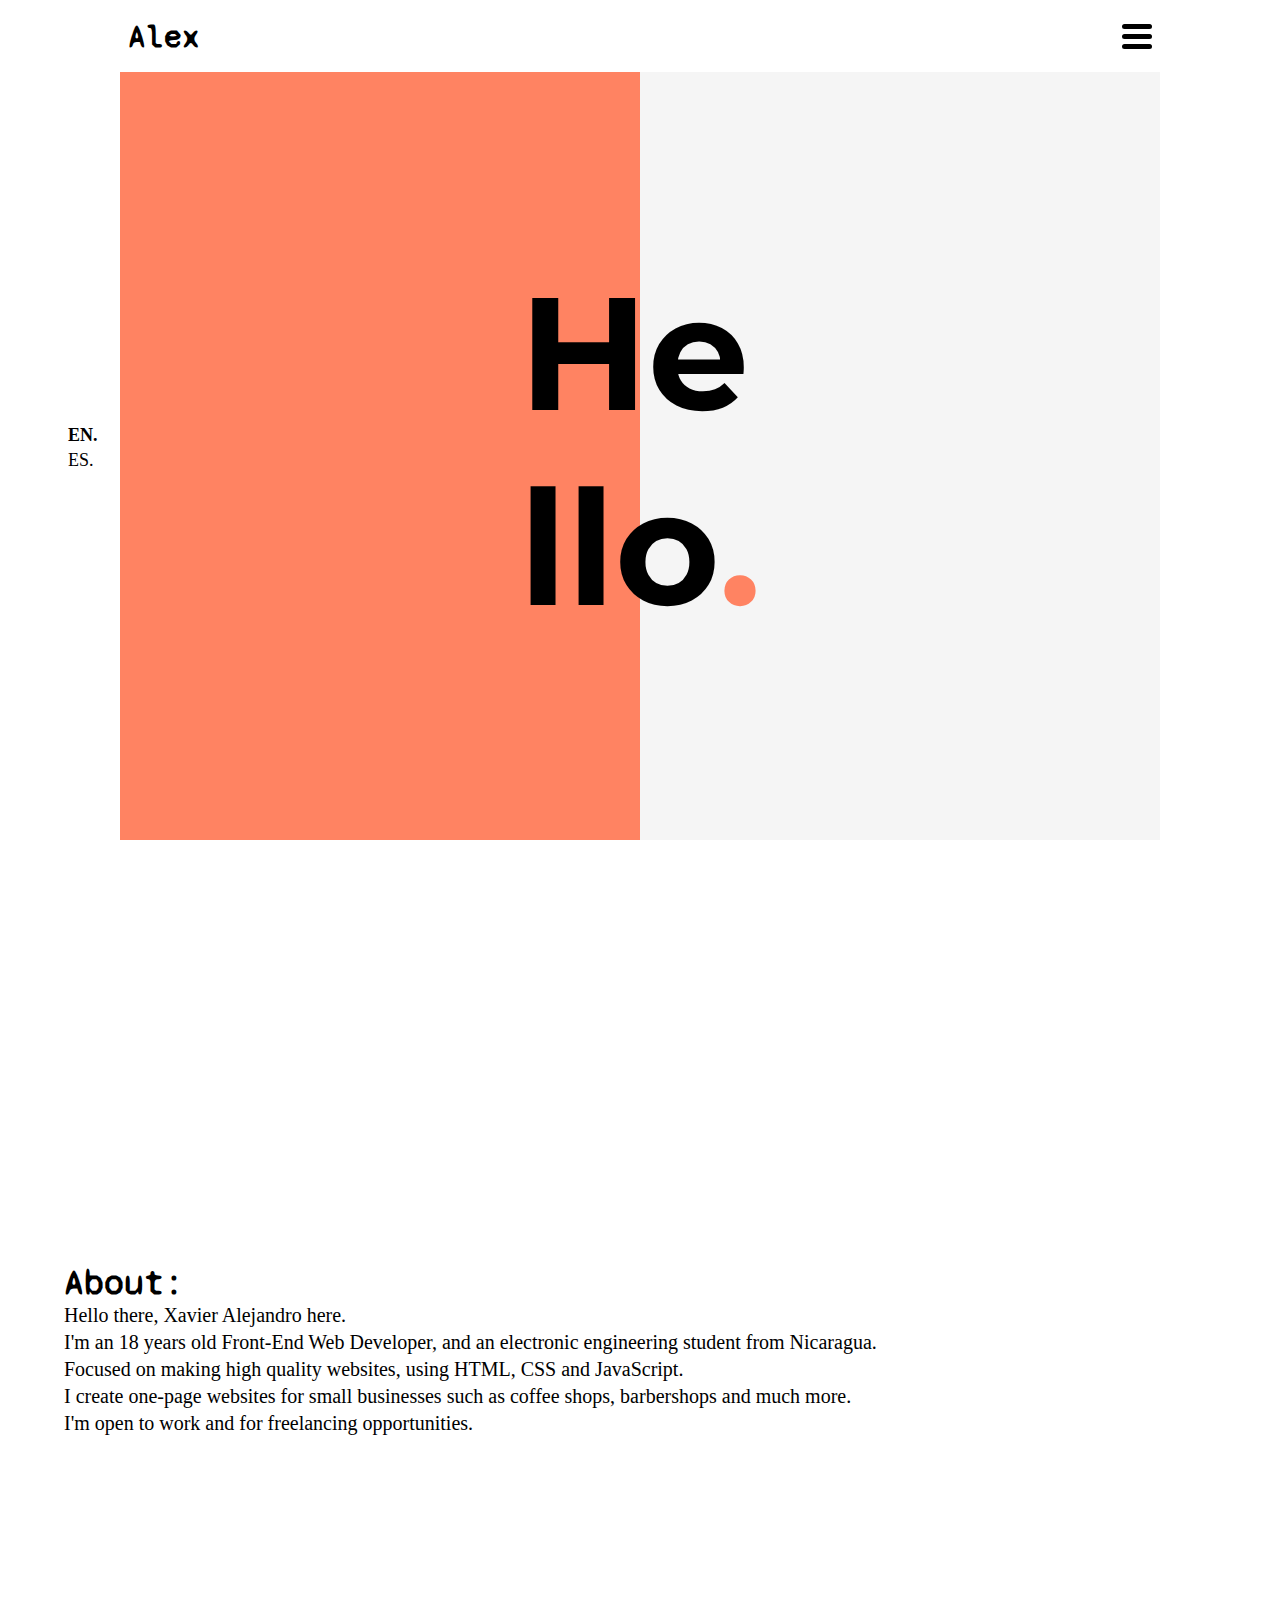
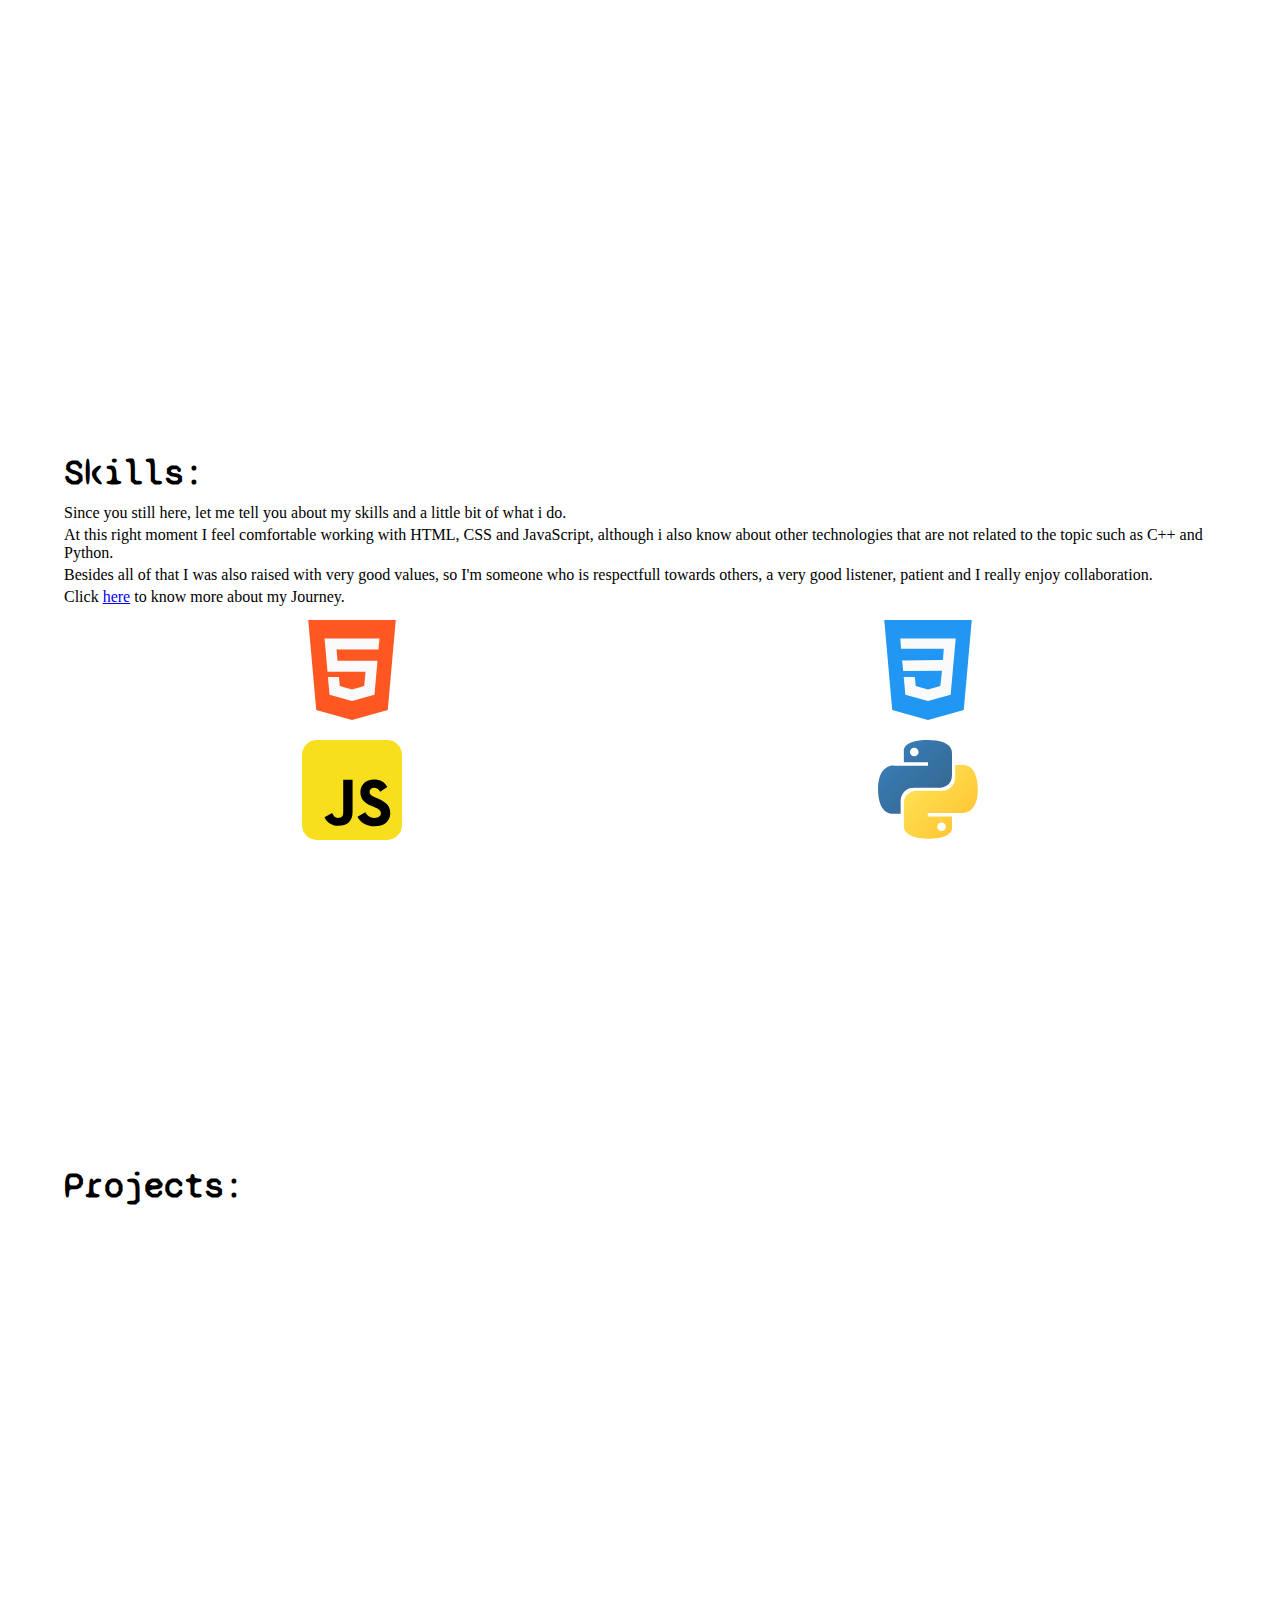
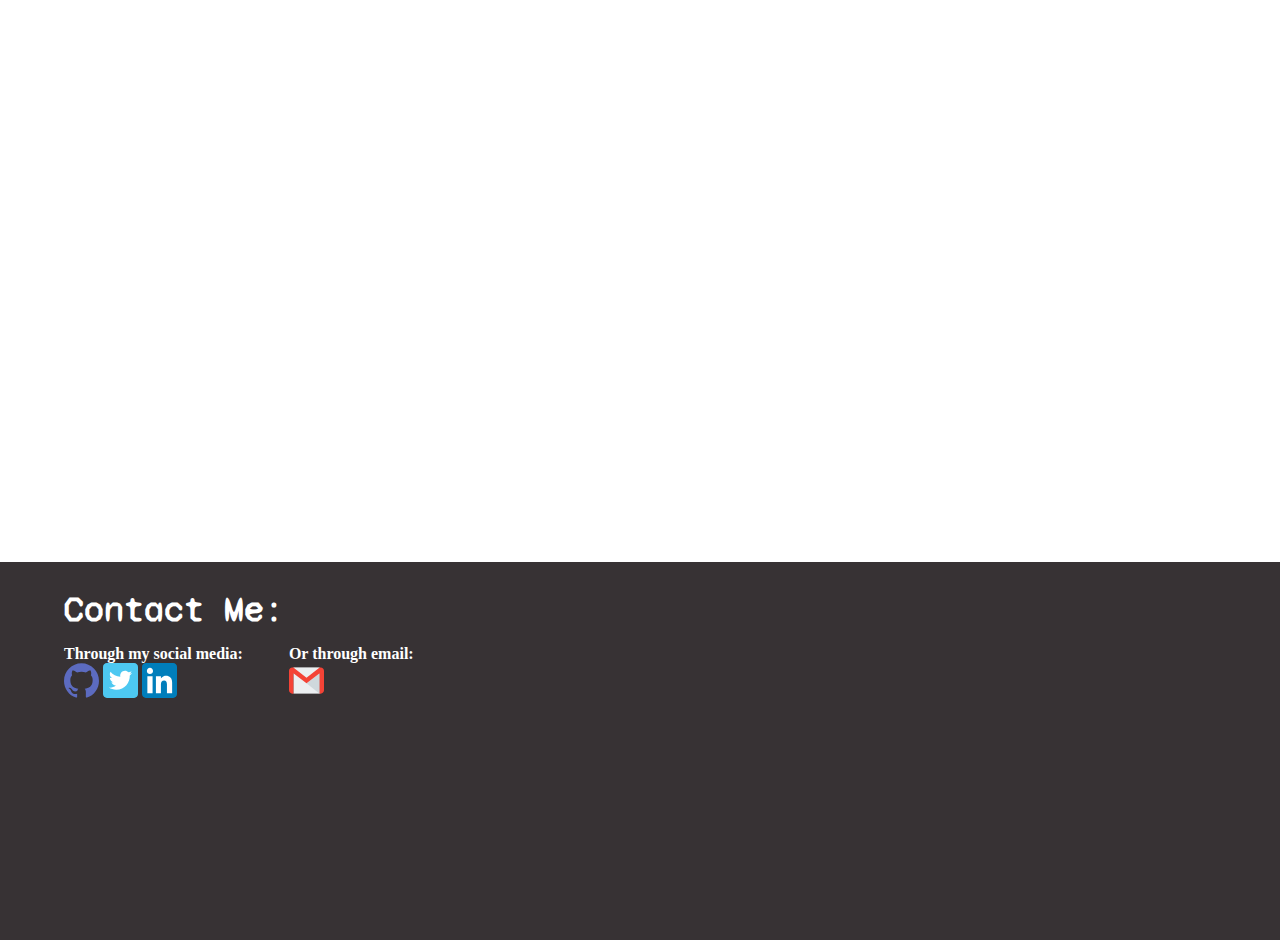
==== commit a13e0042: "spanish version ready" ====
--- a/index.html
+++ b/index.html
@@ -33,6 +33,10 @@
             <section class="intro">
                 <h1>He<br />llo<span>.</span></h1>
             </section>
+            <div class="language">
+                <a href="index.html" class="chosen">EN.</a>
+                <a href="./html/spanish.html">ES.</a>
+            </div>
         </div>
         <main>
             <section class="cnt" id="about">
--- a/css/style.css
+++ b/css/style.css
@@ -19,7 +19,7 @@
 }
 
 body::-webkit-scrollbar {
-  width: 5px;
+  width: 10px;
   height: 5px;
 }
 
@@ -182,6 +182,10 @@
   color: var(--orange);
 }
 
+.language {
+  display: none;
+}
+
 main {
   display: flex;
   flex-direction: column;
@@ -285,7 +289,7 @@
   padding-right: 4%;
 }
 
-/* tablet size */
+/* tablet size homepage */
 
 @media all and (min-width: 768px) {
   .home {
@@ -294,8 +298,16 @@
   header {
     position: fixed;
     top: 0%;
+    left: 0%;
     height: 8vh;
-    width: 84.5%;
+    background: white;
+  }
+  header .logo {
+    width: 100%;
+    padding-left: 20%;
+  }
+  .menu-btn {
+    right: 10%;
   }
   .intro {
     background: linear-gradient(
@@ -307,6 +319,25 @@
   .intro h1 {
     font-size: 140px;
   }
+  .language {
+    position: absolute;
+    top: 0;
+    left: -5%;
+    display: flex;
+    flex-direction: column;
+    justify-content: center;
+    width: fit-content;
+    height: 100%;
+  }
+  .language a {
+    color: black;
+    text-decoration: none;
+    padding-bottom: 4px;
+    font-size: 18px;
+  }
+  .chosen {
+    font-weight: bolder;
+  }
 }
 
 @media all and (min-height: 1024px) {
@@ -344,7 +375,7 @@
   }
 }
 
-/* Computer size */
+/* Computer size homepage */
 
 @media all and (min-width: 1200px) {
   .home {
@@ -355,3 +386,5 @@
     font-size: 160px;
   }
 }
+
+/* tablet sixe about page */
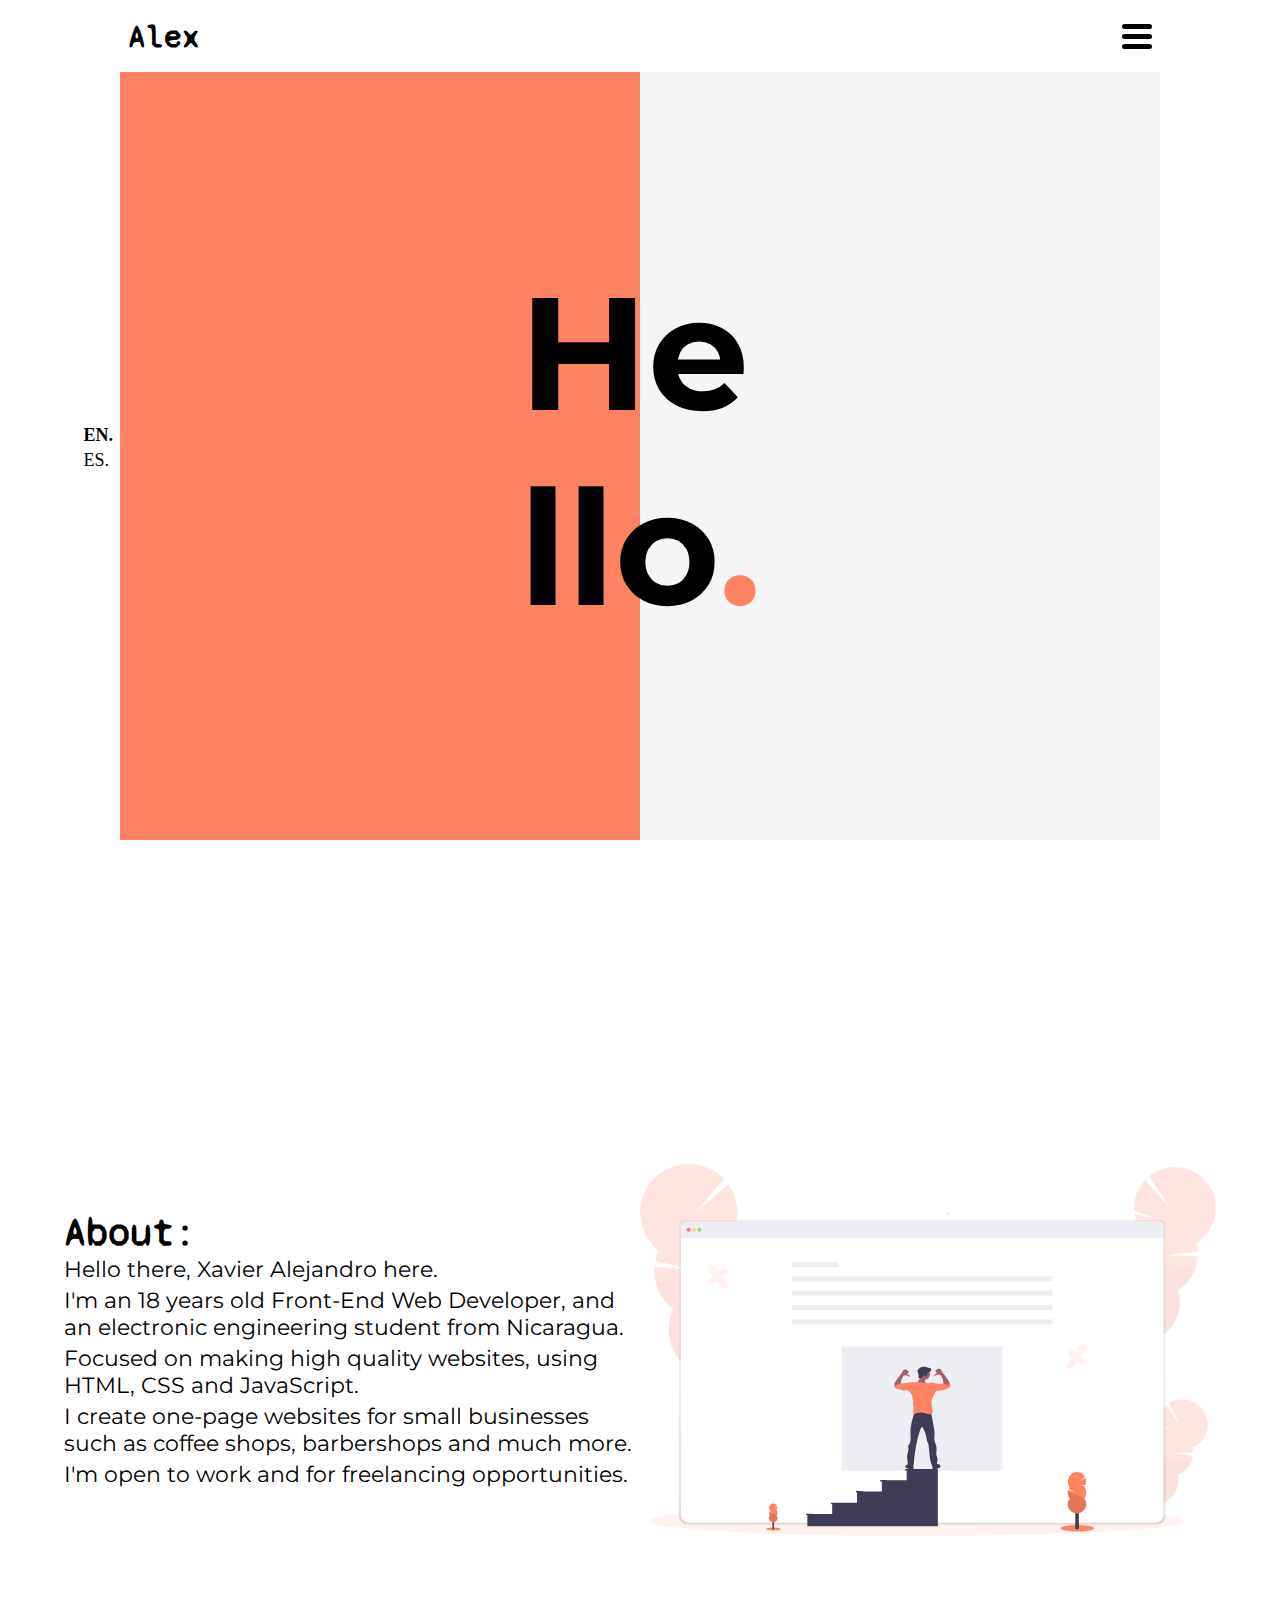
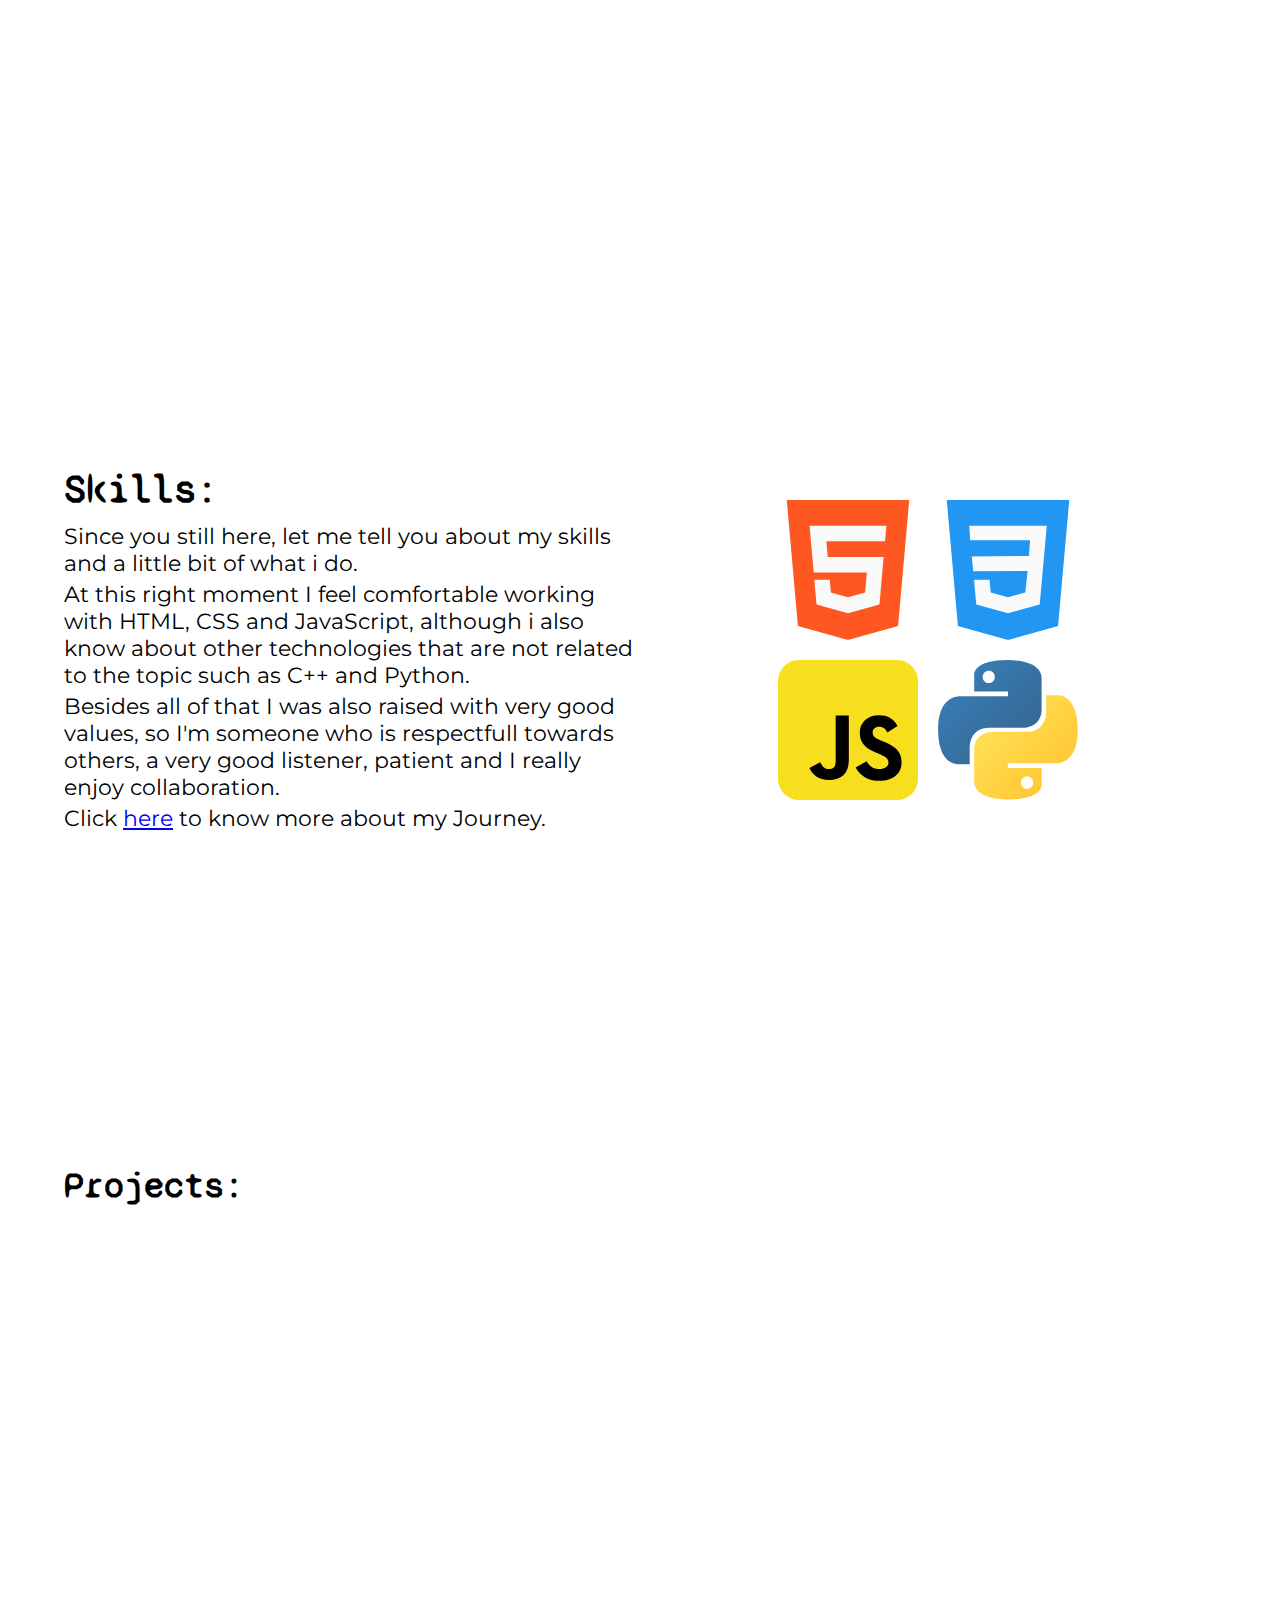
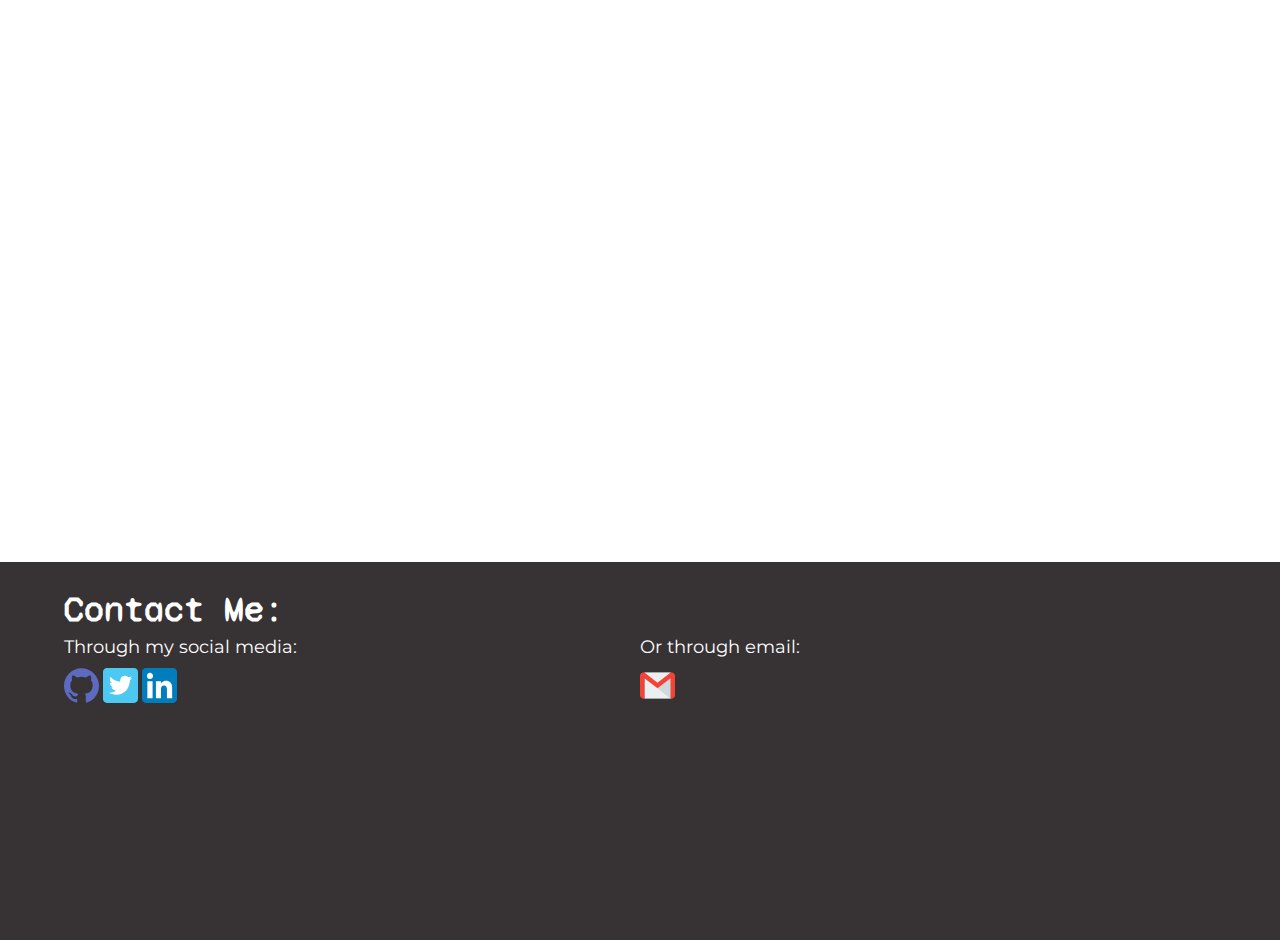
==== commit 6d4afa67: "website almost responsive" ====
--- a/index.html
+++ b/index.html
@@ -58,18 +58,20 @@
                         I'm open to work and for freelancing opportunities.
                     </p>
                 </div>
+                <img src="./images/undraw_about_me_wa29 (1).svg" alt="About Me">
             </section>
             <section class="cnt" id="skills">
-                <div class="title">
-                    <h2>Skills:</h2>
-                </div>
                 <div class="skills-content">
+                    <div class="title">
+                        <h2>Skills:</h2>
+                    </div>
                     <p>
                         Since you still here, let me tell you about my skills and a little bit of what i do.
                     </p>
                     <p>
                         At this right moment I feel comfortable working with HTML, CSS and JavaScript, although
-                        i also know about other technologies that are not related to the topic such as C++ and Python.
+                        i also know about other technologies that are not related to the topic such as C++ and
+                        Python.
                     </p>
                     <p>
                         Besides all of that I was also raised with very good values, so I'm someone who is
@@ -78,7 +80,7 @@
                     </p>
                     <p>Click <a href="./html/moreSkills.html">here</a> to know more about my Journey.</p>
                 </div>
-                <div class="skills-img">
+                <div class="skills-icons">
                     <img src="./images/html5.svg" alt="HTML5">
                     <img src="./images/css.svg" alt="CSS">
                     <img src="./images/Js.svg" alt="JavaScript">
@@ -93,11 +95,11 @@
             </section>
         </main>
         <footer class="cnt" id="contact">
-            <div class="contact-content">
+            <div class="content">
                 <div class="title">
                     <h2>Contact Me:</h2>
                 </div>
-                <div class="main-content">
+                <div class="contact-content">
                     <div class="social-media">
                         <h4>Through my social media:</h4>
                         <a href="https://github.com/xavier290"><img src="./images/github.svg" alt="github logo"></a>
--- a/css/style.css
+++ b/css/style.css
@@ -20,7 +20,6 @@
 
 body::-webkit-scrollbar {
   width: 10px;
-  height: 5px;
 }
 
 body::-webkit-scrollbar-track {
@@ -30,6 +29,15 @@
 body::-webkit-scrollbar-thumb {
   background-color: var(--orange);
   border-radius: 20px;
+}
+
+p {
+  font-family: "Montserrat", sans-serif;
+}
+
+h4 {
+  font-family: "Montserrat", sans-serif;
+  font-weight: 400;
 }
 
 .container {
@@ -218,7 +226,11 @@
 }
 
 .about-content p {
-  font-size: 20px;
+  font-size: 18px;
+}
+
+#about img {
+  display: none;
 }
 
 #skills {
@@ -230,7 +242,7 @@
   justify-content: center;
 }
 
-.skills-img {
+.skills-icons {
   display: grid;
   grid-template-columns: 50% 50%;
   grid-template-rows: 50% 50%;
@@ -246,7 +258,7 @@
   font-size: 36px;
 }
 
-.skills-img img {
+.skills-icons img {
   width: 100px;
   margin: 10px;
 }
@@ -264,32 +276,36 @@
   display: grid;
   grid-template-rows: 30% 70%;
   padding: 5%;
-}
-
-.contact-content {
+  color: white;
+}
+
+#contact .title {
+  margin-bottom: 5px;
+}
+
+#contact .contact-content {
+  display: grid;
+  grid-template-columns: 50% 50%;
+}
+
+#contact .content {
   grid-row: 2;
-  display: grid;
-  grid-template-rows: 20% 80%;
-}
-
-.contact-content .title h2 {
-  color: white;
-}
-
-.main-content {
-  display: flex;
-  color: white;
-}
-
-.main-content img {
+}
+
+#contact .social-media {
+  margin-right: 8px;
+}
+
+#contact .contact-content img {
   width: 35px;
 }
 
-.social-media {
+#contact h4 {
   padding-right: 4%;
-}
-
-/* tablet size homepage */
+  margin-bottom: 10px;
+}
+
+/* tablet size home section */
 
 @media all and (min-width: 768px) {
   .home {
@@ -375,7 +391,7 @@
   }
 }
 
-/* Computer size homepage */
+/* Computer size home section */
 
 @media all and (min-width: 1200px) {
   .home {
@@ -385,6 +401,70 @@
   .intro h1 {
     font-size: 160px;
   }
-}
-
-/* tablet sixe about page */
+  .language {
+    left: -3.5%;
+  }
+}
+
+/* tablet size about page */
+@media all and (min-width: 768px) {
+  #about {
+    display: grid;
+    grid-template-columns: 50% 50%;
+    place-items: center;
+  }
+  #about img {
+    display: block;
+    width: 100%;
+  }
+}
+
+@media all and (min-height: 1024px) and (max-width: 1024px) {
+  #about {
+    grid-template-columns: 100%;
+  }
+  #about img {
+    display: none;
+  }
+  .about-content h2 {
+    font-size: 60px;
+  }
+  .about-content p {
+    font-size: 26px;
+  }
+}
+
+/* computer size about section */
+@media all and (min-width: 1200px) {
+  .about-content h2 {
+    font-size: 40px;
+  }
+  .about-content p {
+    font-size: 22px;
+  }
+}
+
+/* tablet and computer skills section */
+@media all and (min-width: 768px) {
+  #skills {
+    display: grid;
+    grid-template-columns: 50% 50%;
+    place-items: center;
+  }
+  #skills h2 {
+    font-size: 40px;
+  }
+  #skills p {
+    font-size: 22px;
+  }
+  .skills-icons img {
+    width: 140px;
+  }
+}
+
+/* tablet and computer size contact section */
+@media all and (min-width: 768px) {
+  #contact h4 {
+    font-size: 18px;
+  }
+}
